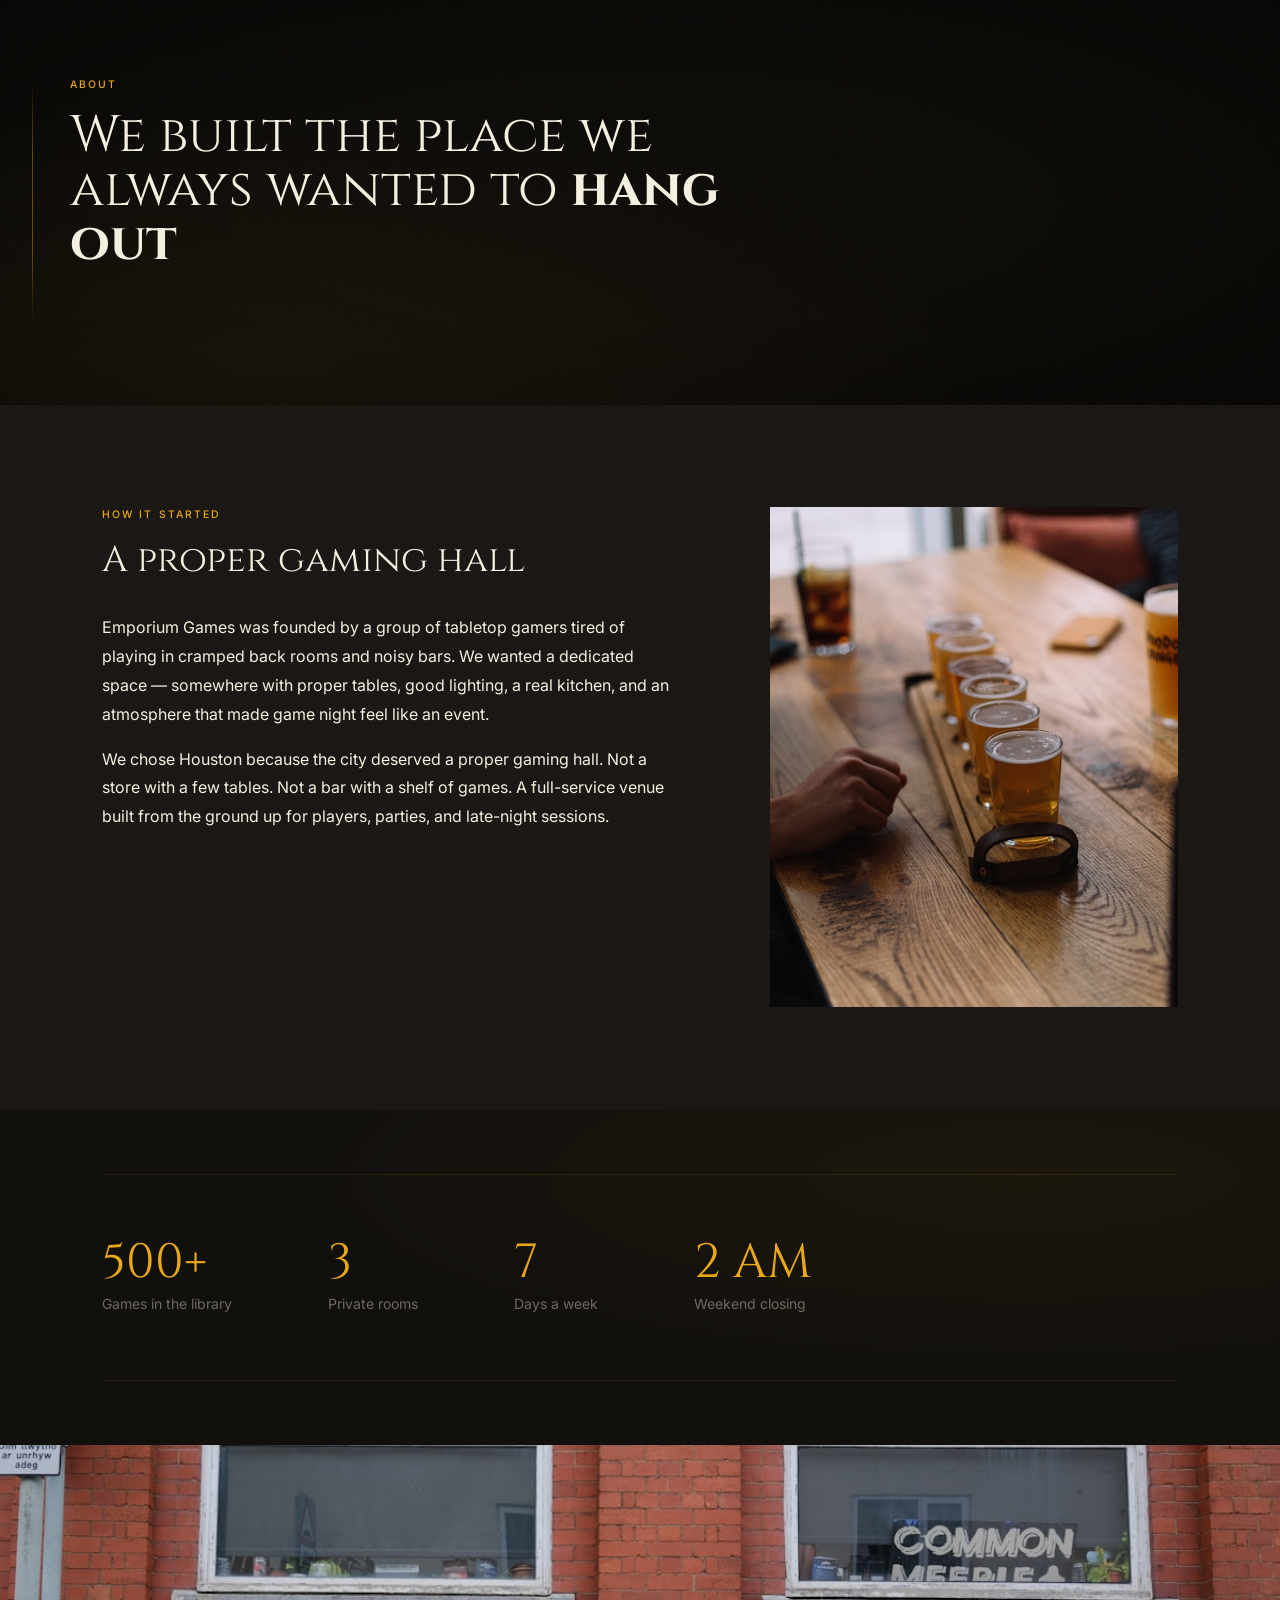
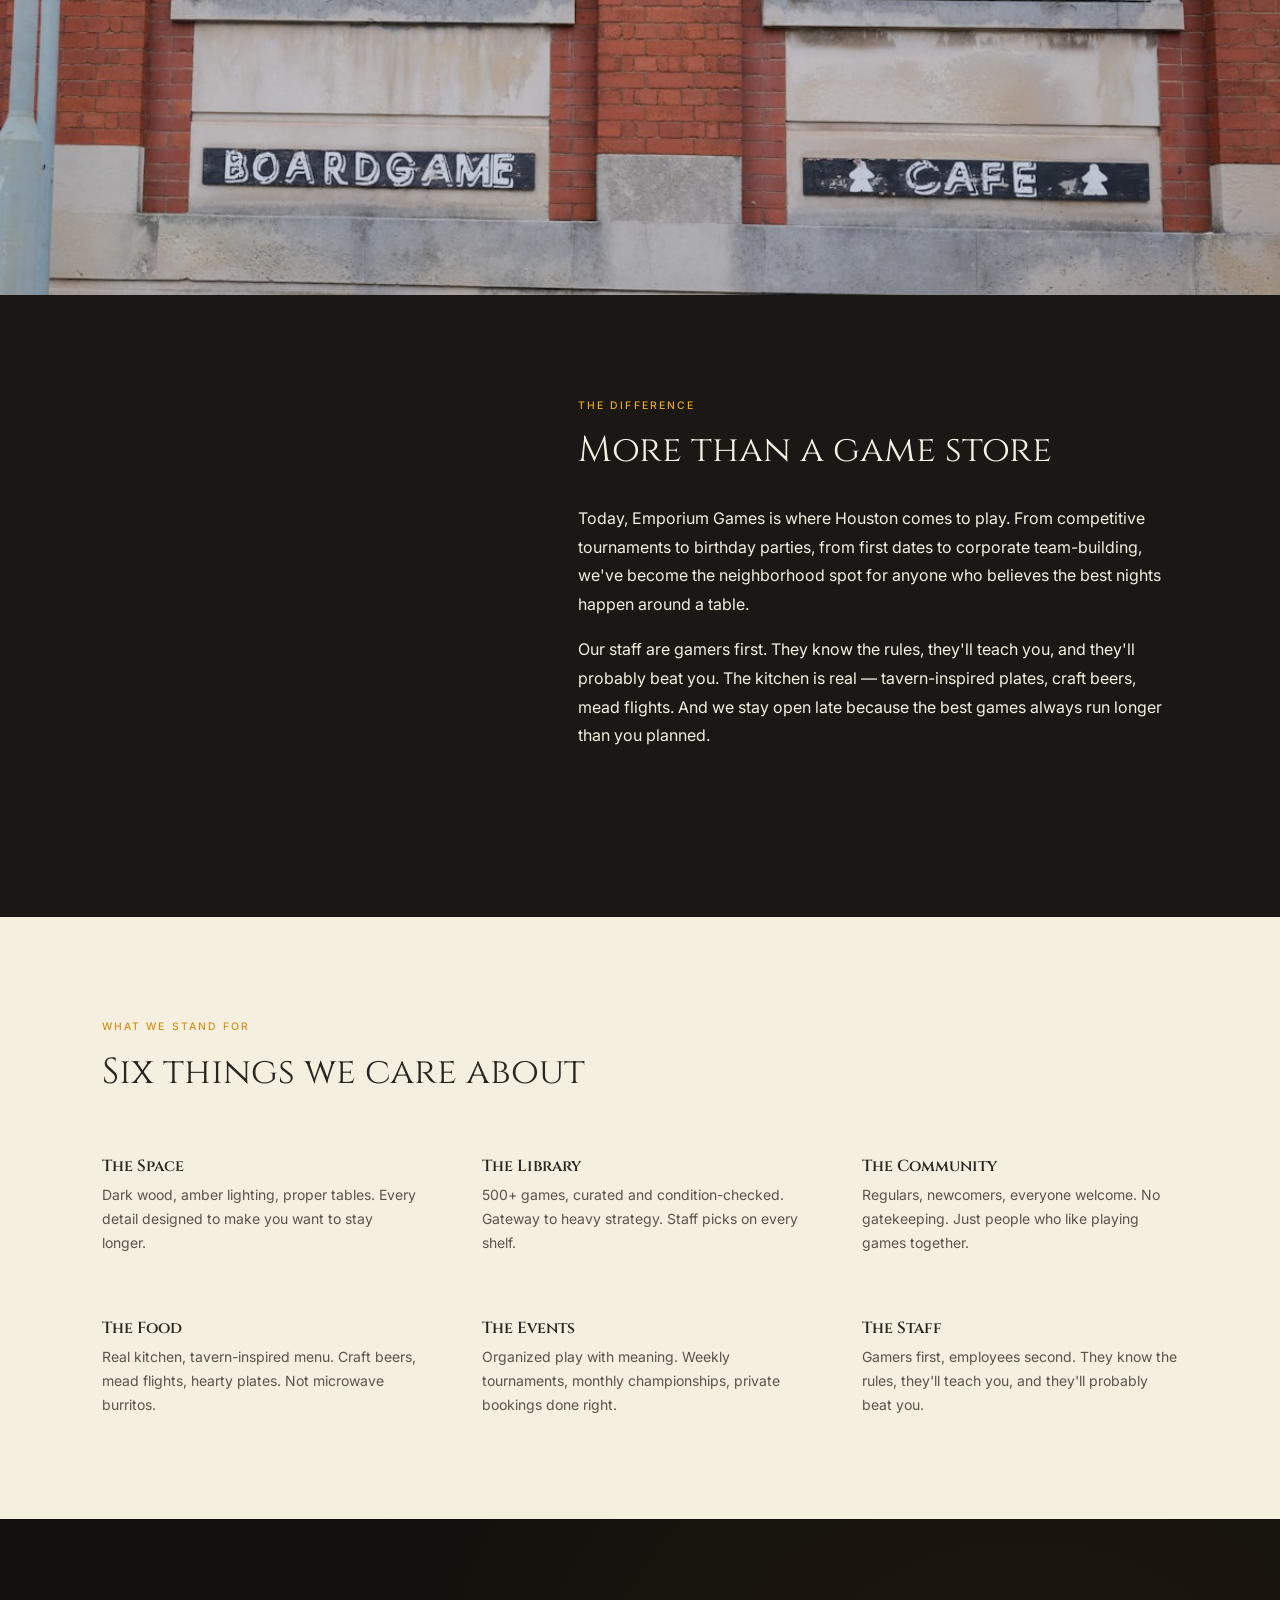
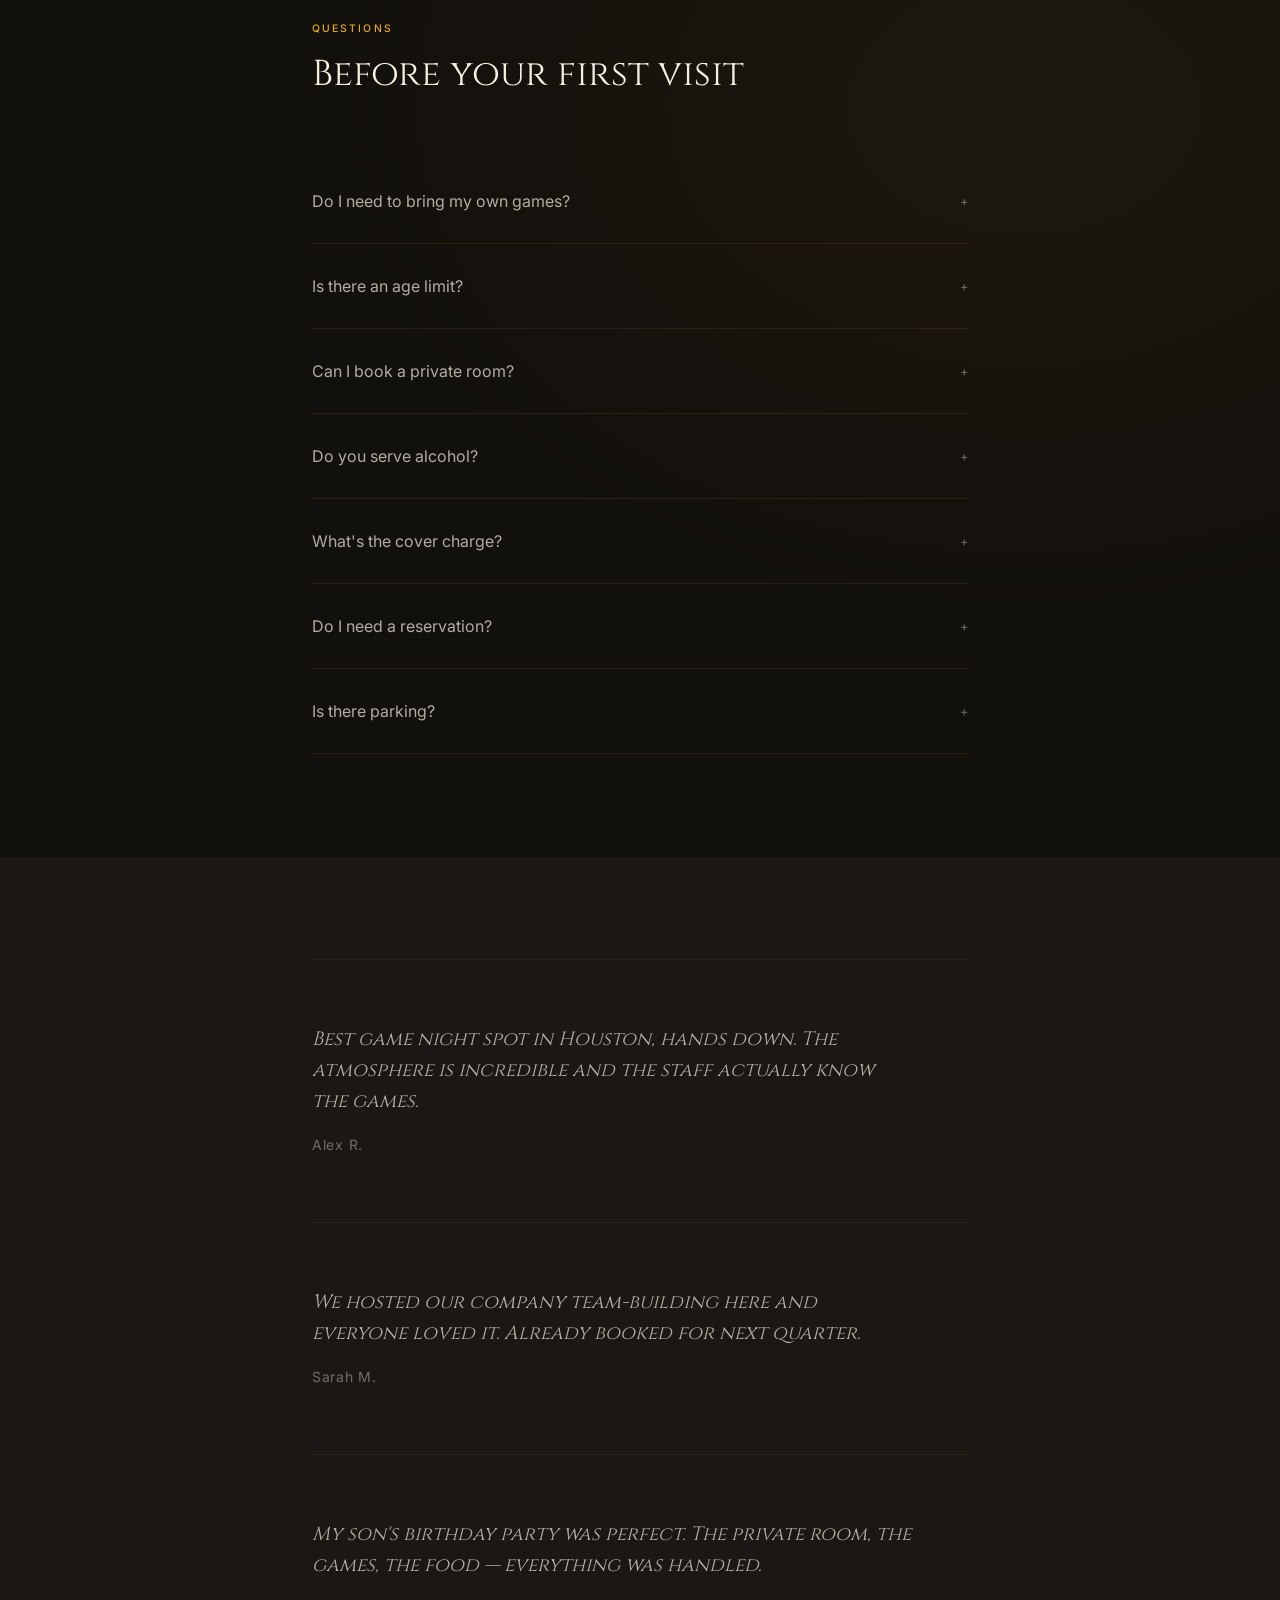
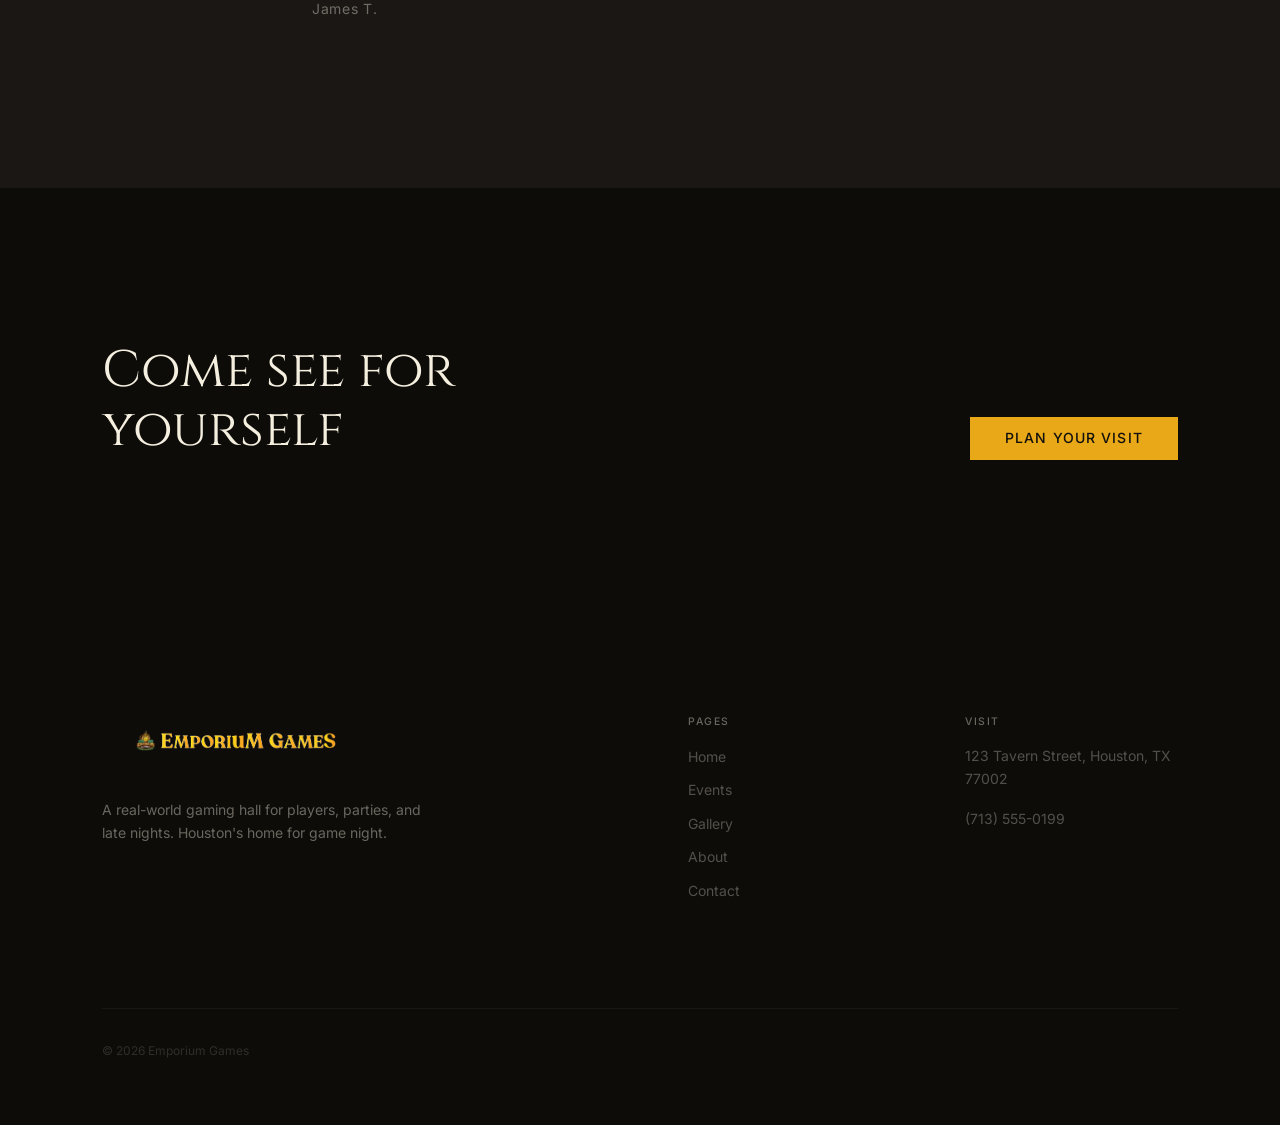
==== about.html @ 7062ef70 "Initial commit: Emporium Games mockup website Multi-page static site for Emporium Games — a Houston " ====
<!DOCTYPE html>
<html lang="en">
<head>
  <meta charset="UTF-8">
  <meta name="viewport" content="width=device-width, initial-scale=1.0">
  <title>About — Emporium Games</title>
  <link rel="preconnect" href="https://fonts.googleapis.com">
  <link rel="preconnect" href="https://fonts.gstatic.com" crossorigin>
  <link href="https://fonts.googleapis.com/css2?family=Cinzel:wght@400;600;700&family=Inter:wght@300;400;500;600&display=swap" rel="stylesheet">
  <link rel="stylesheet" href="css/variables.css">
  <link rel="stylesheet" href="css/base.css">
  <link rel="stylesheet" href="css/components.css">
  <link rel="stylesheet" href="css/layout.css">
  <link rel="stylesheet" href="css/pages.css">
</head>
<body>

  <nav class="nav" id="nav">
    <div class="container nav-inner">
      <a href="index.html" class="nav-logo"><img src="assets/logo-nav.png" alt="Emporium Games"></a>
      <ul class="nav-links">
        <li><a href="index.html">Home</a></li>
        <li><a href="events.html">Events</a></li>
        <li><a href="gallery.html">Gallery</a></li>
        <li><a href="about.html" class="active">About</a></li>
        <li><a href="contact.html">Contact</a></li>
      </ul>
      <a href="contact.html" class="btn btn-primary nav-cta">Book an Event</a>
      <button class="nav-toggle" aria-label="Menu"><span></span><span></span><span></span></button>
    </div>
  </nav>

  <section class="hero hero-short">
    <div class="hero-content">
      <span class="eyebrow">About</span>
      <h1>We built the place we<br>always wanted to <strong>hang out</strong></h1>
    </div>
  </section>

  <!-- Story — narrative flow, not cards -->
  <section class="section-md bg-dark">
    <div class="container">
      <div class="split-wide">
        <div class="narrative-block">
          <span class="eyebrow">How It Started</span>
          <h2>A proper gaming hall</h2>
          <p>Emporium Games was founded by a group of tabletop gamers tired of playing in cramped back rooms and noisy bars. We wanted a dedicated space — somewhere with proper tables, good lighting, a real kitchen, and an atmosphere that made game night feel like an event.</p>
          <p>We chose Houston because the city deserved a proper gaming hall. Not a store with a few tables. Not a bar with a shelf of games. A full-service venue built from the ground up for players, parties, and late-night sessions.</p>
        </div>
        <div class="photo-container" style="min-height: 500px;">
          <img src="assets/photos/community-night.jpg" alt="The Emporium team" class="photo-img">
        </div>
      </div>
    </div>
  </section>

  <!-- Stats — not cards, just numbers -->
  <section class="section-sm bg-gradient-subtle">
    <div class="container">
      <div class="stat-row">
        <div class="stat-item">
          <span class="stat-number">500+</span>
          <span class="stat-label">Games in the library</span>
        </div>
        <div class="stat-item">
          <span class="stat-number">3</span>
          <span class="stat-label">Private rooms</span>
        </div>
        <div class="stat-item">
          <span class="stat-number">7</span>
          <span class="stat-label">Days a week</span>
        </div>
        <div class="stat-item">
          <span class="stat-number">2 AM</span>
          <span class="stat-label">Weekend closing</span>
        </div>
      </div>
    </div>
  </section>

  <!-- Full-width image break -->
  <div class="photo-container" style="min-height: 50vh;">
    <img src="assets/photos/main-hall.jpg" alt="Game night in full swing" class="photo-img">
  </div>

  <!-- Second narrative block -->
  <section class="section-md bg-dark">
    <div class="container">
      <div class="narrative-block" style="margin-left: auto;">
        <span class="eyebrow">The Difference</span>
        <h2>More than a game store</h2>
        <p>Today, Emporium Games is where Houston comes to play. From competitive tournaments to birthday parties, from first dates to corporate team-building, we've become the neighborhood spot for anyone who believes the best nights happen around a table.</p>
        <p>Our staff are gamers first. They know the rules, they'll teach you, and they'll probably beat you. The kitchen is real — tavern-inspired plates, craft beers, mead flights. And we stay open late because the best games always run longer than you planned.</p>
      </div>
    </div>
  </section>

  <!-- What We Stand For — warm cream section -->
  <section class="section-md bg-parchment section-light">
    <div class="container">
      <span class="eyebrow">What We Stand For</span>
      <h2 style="margin-bottom: var(--space-lg);">Six things we care about</h2>
      <div class="values-grid">
        <div class="value-item">
          <h3>The Space</h3>
          <p>Dark wood, amber lighting, proper tables. Every detail designed to make you want to stay longer.</p>
        </div>
        <div class="value-item">
          <h3>The Library</h3>
          <p>500+ games, curated and condition-checked. Gateway to heavy strategy. Staff picks on every shelf.</p>
        </div>
        <div class="value-item">
          <h3>The Community</h3>
          <p>Regulars, newcomers, everyone welcome. No gatekeeping. Just people who like playing games together.</p>
        </div>
        <div class="value-item">
          <h3>The Food</h3>
          <p>Real kitchen, tavern-inspired menu. Craft beers, mead flights, hearty plates. Not microwave burritos.</p>
        </div>
        <div class="value-item">
          <h3>The Events</h3>
          <p>Organized play with meaning. Weekly tournaments, monthly championships, private bookings done right.</p>
        </div>
        <div class="value-item">
          <h3>The Staff</h3>
          <p>Gamers first, employees second. They know the rules, they'll teach you, and they'll probably beat you.</p>
        </div>
      </div>
    </div>
  </section>

  <!-- FAQ -->
  <section class="section-md bg-gradient-subtle">
    <div class="container-narrow">
      <span class="eyebrow">Questions</span>
      <h2 style="margin-bottom: var(--space-lg);">Before your first visit</h2>

      <div class="faq-item">
        <button class="faq-question">Do I need to bring my own games? <span class="faq-chevron">+</span></button>
        <div class="faq-answer"><div class="faq-answer-inner">No. We have over 500 games in our library, all included with your $5 cover. Our staff can recommend games based on your group size and experience. You're welcome to bring your own if you prefer.</div></div>
      </div>
      <div class="faq-item">
        <button class="faq-question">Is there an age limit? <span class="faq-chevron">+</span></button>
        <div class="faq-answer"><div class="faq-answer-inner">All ages welcome until 9 PM. After 9 PM, 18+ on weeknights and 21+ on Friday and Saturday. Private events can set their own requirements.</div></div>
      </div>
      <div class="faq-item">
        <button class="faq-question">Can I book a private room? <span class="faq-chevron">+</span></button>
        <div class="faq-answer"><div class="faq-answer-inner">Yes. Three rooms: The War Room (up to 8), The Guild Hall (up to 16), and The Arena (up to 30). Each includes a curated game selection, dedicated server, and optional catering.</div></div>
      </div>
      <div class="faq-item">
        <button class="faq-question">Do you serve alcohol? <span class="faq-chevron">+</span></button>
        <div class="faq-answer"><div class="faq-answer-inner">Full bar. Craft beers on tap, mead flights, cocktails, wine. Plus a full food menu, coffee, and non-alcoholic options.</div></div>
      </div>
      <div class="faq-item">
        <button class="faq-question">What's the cover charge? <span class="faq-chevron">+</span></button>
        <div class="faq-answer"><div class="faq-answer-inner">$5 per person for open play — unlimited access to the entire library for the night. Tournament entry and private events have separate pricing.</div></div>
      </div>
      <div class="faq-item">
        <button class="faq-question">Do I need a reservation? <span class="faq-chevron">+</span></button>
        <div class="faq-answer"><div class="faq-answer-inner">Walk-ins always welcome. For groups of 6 or more, call ahead so we can have a table ready.</div></div>
      </div>
      <div class="faq-item">
        <button class="faq-question">Is there parking? <span class="faq-chevron">+</span></button>
        <div class="faq-answer"><div class="faq-answer-inner">Free parking lot behind the building, 40 spaces. Street parking available on surrounding blocks. Arrive early on event nights.</div></div>
      </div>
    </div>
  </section>

  <!-- Testimonials — minimal, not cards -->
  <section class="section-md bg-dark">
    <div class="container-narrow">
      <div class="testimonial">
        <blockquote>Best game night spot in Houston, hands down. The atmosphere is incredible and the staff actually know the games.</blockquote>
        <cite>Alex R.</cite>
      </div>
      <div class="testimonial">
        <blockquote>We hosted our company team-building here and everyone loved it. Already booked for next quarter.</blockquote>
        <cite>Sarah M.</cite>
      </div>
      <div class="testimonial">
        <blockquote>My son's birthday party was perfect. The private room, the games, the food — everything was handled.</blockquote>
        <cite>James T.</cite>
      </div>
    </div>
  </section>

  <section class="cta-section bg-deep">
    <div class="container">
      <h2>Come see for<br>yourself</h2>
      <a href="contact.html" class="btn btn-primary">Plan Your Visit</a>
    </div>
  </section>

  <footer class="footer">
    <div class="container">
      <div class="footer-grid">
        <div class="footer-brand">
          <img src="assets/logo-nav.png" alt="Emporium Games">
          <p>A real-world gaming hall for players, parties, and late nights. Houston's home for game night.</p>
        </div>
        <div class="footer-links">
          <div class="footer-col">
            <h4>Pages</h4>
            <ul>
              <li><a href="index.html">Home</a></li>
              <li><a href="events.html">Events</a></li>
              <li><a href="gallery.html">Gallery</a></li>
              <li><a href="about.html">About</a></li>
              <li><a href="contact.html">Contact</a></li>
            </ul>
          </div>
          <div class="footer-col">
            <h4>Visit</h4>
            <p>123 Tavern Street, Houston, TX 77002</p>
            <p>(713) 555-0199</p>
          </div>
        </div>
      </div>
      <div class="footer-bottom"><p>&copy; 2026 Emporium Games</p></div>
    </div>
  </footer>
  <script src="js/main.js"></script>
</body>
</html>
---- css/variables.css ----
:root {
  /* Backgrounds — warmer darks, not pitch black */
  --charcoal: #1A1714;
  --warm-black: #12100D;
  --deep-brown: #0E0C09;

  /* Brand golds — matched to actual sign: bright, warm, saturated */
  --sign-gold: #E8A817;
  --sign-amber: #D4911A;
  --warm-yellow: #F2C94C;
  --light-gold: #F5D76E;

  /* Nature — from the goblet logo banner */
  --forest-green: #2D6B3F;
  --deep-green: #1B4D2E;

  /* Warm neutrals — cream/parchment for lighter sections */
  --parchment: #F5EFE0;
  --cream: #FAF7F0;
  --warm-tan: #E8DFD0;
  --soft-brown: #C4B49A;

  /* Bronze/wood tones */
  --bronze: #8C6239;
  --warm-brown: #6B4E35;

  /* Derived */
  --gold-glow: rgba(232, 168, 23, 0.15);
  --gold-border: rgba(232, 168, 23, 0.2);
  --gold-border-strong: rgba(232, 168, 23, 0.4);

  /* Text on dark backgrounds */
  --text-on-dark: var(--parchment);
  --text-on-dark-secondary: rgba(245, 239, 224, 0.7);
  --text-on-dark-muted: rgba(245, 239, 224, 0.4);

  /* Text on light backgrounds */
  --text-on-light: #2A2520;
  --text-on-light-secondary: #5C524A;
  --text-on-light-muted: #8A7F74;

  /* Typography */
  --font-display: 'Cinzel', serif;
  --font-body: 'Inter', sans-serif;
  --fs-hero: clamp(3rem, 7vw, 6rem);
  --fs-h1: clamp(2rem, 4vw, 3.5rem);
  --fs-h2: clamp(1.5rem, 3vw, 2.25rem);
  --fs-h3: clamp(1.1rem, 1.5vw, 1.3rem);
  --fs-body: 1rem;
  --fs-small: 0.875rem;
  --fs-eyebrow: 0.65rem;

  /* Spacing */
  --space-xs: 0.5rem;
  --space-sm: 1rem;
  --space-md: 2rem;
  --space-lg: 4rem;
  --space-xl: 6rem;
  --space-2xl: 10rem;
  --section-pad-sm: clamp(3rem, 5vw, 5rem);
  --section-pad-md: clamp(5rem, 8vw, 8rem);
  --section-pad-lg: clamp(7rem, 12vw, 12rem);

  /* Layout */
  --max-width: 1140px;
  --max-width-narrow: 720px;
  --nav-height: 72px;
  --border-radius: 2px;
  --transition: 0.3s ease;
  --transition-slow: 0.6s ease;

  /* Noise texture */
  --noise: url("data:image/svg+xml,%3Csvg viewBox='0 0 256 256' xmlns='http://www.w3.org/2000/svg'%3E%3Cfilter id='n'%3E%3CfeTurbulence type='fractalNoise' baseFrequency='0.9' numOctaves='4' stitchTiles='stitch'/%3E%3C/filter%3E%3Crect width='100%25' height='100%25' filter='url(%23n)' opacity='0.04'/%3E%3C/svg%3E");
}
---- css/base.css ----
/* Reset */
*, *::before, *::after {
  box-sizing: border-box;
  margin: 0;
  padding: 0;
}

html {
  scroll-behavior: smooth;
  -webkit-font-smoothing: antialiased;
  -moz-osx-font-smoothing: grayscale;
}

body {
  background: var(--warm-black);
  color: var(--text-on-dark);
  font-family: var(--font-body);
  font-size: var(--fs-body);
  line-height: 1.6;
  overflow-x: hidden;
  position: relative;
}

/* Subtle noise overlay */
body::after {
  content: '';
  position: fixed;
  inset: 0;
  background: var(--noise);
  pointer-events: none;
  z-index: 9999;
  opacity: 0.3;
  mix-blend-mode: overlay;
}

/* Typography */
h1, h2, h3, h4, h5, h6 {
  font-family: var(--font-display);
  font-weight: 400;
  line-height: 1.15;
  color: inherit;
}

h1 { font-size: var(--fs-h1); }
h2 { font-size: var(--fs-h2); }
h3 { font-size: var(--fs-h3); }

/* Eyebrow label */
.eyebrow {
  font-family: var(--font-body);
  font-size: var(--fs-eyebrow);
  font-weight: 500;
  letter-spacing: 0.2em;
  text-transform: uppercase;
  color: var(--sign-gold);
  margin-bottom: var(--space-sm);
  display: block;
}

/* Light section eyebrows stay gold */
.section-light .eyebrow {
  color: var(--sign-amber);
}

p {
  margin-bottom: 1rem;
  line-height: 1.7;
}

p:last-child {
  margin-bottom: 0;
}

a {
  color: var(--sign-gold);
  text-decoration: none;
  transition: color var(--transition);
}

a:hover {
  color: var(--warm-yellow);
}

ul, ol {
  list-style: none;
}

img {
  max-width: 100%;
  display: block;
}

/* Utility */
.container {
  max-width: var(--max-width);
  margin-inline: auto;
  padding-inline: var(--space-md);
}

.container-narrow {
  max-width: var(--max-width-narrow);
  margin-inline: auto;
  padding-inline: var(--space-md);
}

.text-gold {
  color: var(--sign-gold);
}

/* Selection */
::selection {
  background: var(--sign-gold);
  color: var(--warm-black);
}

/* Scrollbar */
::-webkit-scrollbar {
  width: 6px;
}

::-webkit-scrollbar-track {
  background: var(--warm-black);
}

::-webkit-scrollbar-thumb {
  background: rgba(140, 98, 57, 0.5);
  border-radius: 3px;
}

::-webkit-scrollbar-thumb:hover {
  background: var(--sign-gold);
}

/* Subtle animation — used sparingly */
.reveal {
  opacity: 0;
  transform: translateY(12px);
  transition: opacity 0.8s ease, transform 0.8s ease;
}

.reveal.visible {
  opacity: 1;
  transform: translateY(0);
}

/* Light section defaults */
.section-light {
  color: var(--text-on-light);
}

.section-light p {
  color: var(--text-on-light-secondary);
}

.section-light a {
  color: var(--sign-amber);
}

.section-light a:hover {
  color: var(--warm-brown);
}
---- css/components.css ----
/* ═══════════════════════════════════════
   BUTTONS
   ═══════════════════════════════════════ */

.btn {
  display: inline-block;
  font-family: var(--font-body);
  font-size: var(--fs-small);
  font-weight: 500;
  letter-spacing: 0.08em;
  text-transform: uppercase;
  padding: 0.9rem 2.2rem;
  border-radius: 0;
  cursor: pointer;
  transition: all var(--transition);
  text-align: center;
  border: none;
  line-height: 1;
}

.btn-primary {
  background: var(--sign-gold);
  color: var(--warm-black);
}

.btn-primary:hover {
  background: var(--warm-yellow);
  color: var(--warm-black);
}

.btn-outline {
  background: transparent;
  border: 1px solid var(--gold-border-strong);
  color: var(--parchment);
}

.btn-outline:hover {
  border-color: var(--sign-gold);
  color: var(--sign-gold);
}

/* On light backgrounds */
.section-light .btn-primary {
  background: var(--charcoal);
  color: var(--parchment);
}

.section-light .btn-primary:hover {
  background: var(--warm-brown);
}

.section-light .btn-outline {
  border-color: var(--charcoal);
  color: var(--charcoal);
}

.btn-text {
  background: none;
  border: none;
  color: var(--sign-gold);
  padding: 0;
  font-family: var(--font-body);
  font-size: var(--fs-small);
  font-weight: 500;
  letter-spacing: 0.08em;
  text-transform: uppercase;
  cursor: pointer;
  transition: color var(--transition);
}

.btn-text::after {
  content: ' \2192';
}

.btn-text:hover {
  color: var(--warm-yellow);
}

/* ═══════════════════════════════════════
   NAVIGATION — reveals on scroll, with real logo
   ═══════════════════════════════════════ */

.nav {
  position: fixed;
  top: 0;
  left: 0;
  right: 0;
  z-index: 1000;
  height: var(--nav-height);
  background: transparent;
  transition: all 0.4s ease;
  transform: translateY(-100%);
  opacity: 0;
}

.nav-visible {
  transform: translateY(0);
  opacity: 1;
  background: rgba(18, 16, 13, 0.94);
  backdrop-filter: blur(12px);
  -webkit-backdrop-filter: blur(12px);
  border-bottom: 1px solid rgba(232, 168, 23, 0.08);
}

.nav-inner {
  display: flex;
  align-items: center;
  justify-content: space-between;
  height: 100%;
}

.nav-logo {
  text-decoration: none;
  line-height: 1;
  display: flex;
  align-items: center;
}

.nav-logo img {
  height: 40px;
  width: auto;
}

.nav-links {
  display: flex;
  align-items: center;
  gap: var(--space-lg);
}

.nav-links a {
  font-family: var(--font-body);
  font-size: 0.75rem;
  font-weight: 400;
  letter-spacing: 0.1em;
  text-transform: uppercase;
  color: var(--text-on-dark-muted);
  transition: color var(--transition);
}

.nav-links a:hover,
.nav-links a.active {
  color: var(--parchment);
}

.nav-cta {
  padding: 0.55rem 1.3rem;
  font-size: 0.65rem;
  letter-spacing: 0.1em;
}

.nav-toggle {
  display: none;
  flex-direction: column;
  gap: 5px;
  background: none;
  border: none;
  cursor: pointer;
  padding: 0.5rem;
}

.nav-toggle span {
  display: block;
  width: 22px;
  height: 1.5px;
  background: var(--parchment);
  transition: all var(--transition);
}

.nav-open .nav-toggle span:nth-child(1) {
  transform: rotate(45deg) translate(4px, 4px);
}
.nav-open .nav-toggle span:nth-child(2) {
  opacity: 0;
}
.nav-open .nav-toggle span:nth-child(3) {
  transform: rotate(-45deg) translate(4px, -4px);
}

/* ═══════════════════════════════════════
   BENTO CARDS — warm palette
   ═══════════════════════════════════════ */

.bento-card {
  padding: var(--space-md) var(--space-md) var(--space-lg);
  border-top: 1px solid var(--gold-border);
  color: var(--text-on-dark);
}

.bento-card h3 {
  font-size: var(--fs-h3);
  font-weight: 600;
  margin-bottom: var(--space-xs);
  letter-spacing: 0.02em;
}

.bento-card p {
  color: var(--text-on-dark-muted);
  font-size: var(--fs-small);
  line-height: 1.6;
  max-width: 340px;
}

.bento-featured {
  background: var(--forest-green);
  border: none;
  padding: var(--space-lg);
  display: flex;
  flex-direction: column;
  justify-content: flex-end;
  min-height: 360px;
  position: relative;
  overflow: hidden;
  color: var(--parchment);
}

.bento-featured::before {
  content: '';
  position: absolute;
  inset: 0;
  background: linear-gradient(180deg, transparent 30%, rgba(0,0,0,0.3) 100%);
  pointer-events: none;
}

.bento-featured > * {
  position: relative;
  z-index: 1;
}

.bento-featured h3 {
  font-size: var(--fs-h2);
  margin-bottom: var(--space-sm);
}

.bento-featured p {
  color: rgba(245, 239, 224, 0.7);
  max-width: 400px;
  font-size: var(--fs-body);
}

/* ═══════════════════════════════════════
   EVENT STRIP — warm accents
   ═══════════════════════════════════════ */

.event-strip-card {
  display: grid;
  grid-template-columns: auto 1fr auto;
  align-items: center;
  gap: var(--space-md);
  padding: var(--space-md) 0;
  border-bottom: 1px solid rgba(232, 168, 23, 0.08);
  transition: border-color var(--transition);
}

.event-strip-card:first-child {
  border-top: 1px solid rgba(232, 168, 23, 0.08);
}

.event-strip-card:hover {
  border-bottom-color: var(--gold-border);
}

.event-strip-date {
  font-family: var(--font-display);
  font-size: 0.65rem;
  letter-spacing: 0.15em;
  text-transform: uppercase;
  color: var(--sign-gold);
  min-width: 100px;
}

.event-strip-info h3 {
  font-size: 1rem;
  font-weight: 600;
  letter-spacing: 0.02em;
  margin-bottom: 0.15rem;
}

.event-strip-info p {
  color: var(--text-on-dark-muted);
  font-size: var(--fs-small);
  margin: 0;
}

/* ═══════════════════════════════════════
   PLACEHOLDER IMAGES — warmer
   ═══════════════════════════════════════ */

.placeholder-img {
  background: var(--charcoal);
  display: flex;
  align-items: center;
  justify-content: center;
  color: var(--text-on-dark-muted);
  font-family: var(--font-body);
  font-size: 0.7rem;
  letter-spacing: 0.1em;
  text-transform: uppercase;
  min-height: 300px;
  position: relative;
  overflow: hidden;
}

.placeholder-img::before {
  content: '';
  position: absolute;
  inset: 0;
  background:
    radial-gradient(ellipse at 30% 50%, rgba(232, 168, 23, 0.06) 0%, transparent 60%),
    linear-gradient(180deg, rgba(0,0,0,0.15) 0%, transparent 30%, transparent 70%, rgba(0,0,0,0.2) 100%);
  pointer-events: none;
}

.placeholder-img span {
  position: relative;
  z-index: 1;
  padding: var(--space-sm);
  text-align: center;
  opacity: 0.4;
}

/* Real images replacing placeholders */
.photo-img {
  width: 100%;
  height: 100%;
  min-height: 300px;
  object-fit: cover;
  display: block;
}

.photo-container {
  position: relative;
  overflow: hidden;
  min-height: 300px;
}

.photo-container img {
  width: 100%;
  height: 100%;
  object-fit: cover;
  position: absolute;
  inset: 0;
}

/* Overlay for text-on-image sections */
.photo-container.photo-darken::after {
  content: '';
  position: absolute;
  inset: 0;
  background: rgba(18, 16, 13, 0.3);
  pointer-events: none;
}

/* ═══════════════════════════════════════
   FAQ ACCORDION
   ═══════════════════════════════════════ */

.faq-item {
  border-bottom: 1px solid rgba(232, 168, 23, 0.1);
  transition: border-color var(--transition);
}

.faq-item.active {
  border-bottom-color: var(--gold-border);
}

.faq-question {
  width: 100%;
  background: transparent;
  border: none;
  padding: var(--space-md) 0;
  display: flex;
  align-items: center;
  justify-content: space-between;
  cursor: pointer;
  font-family: var(--font-body);
  font-size: var(--fs-body);
  font-weight: 400;
  color: var(--text-on-dark-secondary);
  text-align: left;
  transition: color var(--transition);
}

.faq-question:hover {
  color: var(--parchment);
}

.faq-chevron {
  color: var(--text-on-dark-muted);
  font-size: 0.8rem;
  transition: transform var(--transition);
  flex-shrink: 0;
  margin-left: var(--space-md);
}

.faq-item.active .faq-chevron {
  transform: rotate(180deg);
  color: var(--sign-gold);
}

.faq-answer {
  max-height: 0;
  overflow: hidden;
  transition: max-height 0.4s ease;
}

.faq-answer-inner {
  padding: 0 0 var(--space-md);
  color: var(--text-on-dark-muted);
  line-height: 1.8;
  max-width: 600px;
}

/* ═══════════════════════════════════════
   FOOTER — warm
   ═══════════════════════════════════════ */

.footer {
  background: var(--deep-brown);
  padding: var(--section-pad-md) 0 var(--space-lg);
  color: var(--text-on-dark);
}

.footer-grid {
  display: grid;
  grid-template-columns: 1fr 1fr;
  gap: var(--space-xl);
  margin-bottom: var(--space-xl);
}

.footer-brand img {
  height: 50px;
  width: auto;
  margin-bottom: var(--space-md);
}

.footer-brand p {
  color: var(--text-on-dark-muted);
  font-size: var(--fs-small);
  max-width: 320px;
  line-height: 1.7;
}

.footer-links {
  display: grid;
  grid-template-columns: 1fr 1fr;
  gap: var(--space-lg);
}

.footer-col h4 {
  font-family: var(--font-body);
  font-size: var(--fs-eyebrow);
  font-weight: 500;
  letter-spacing: 0.15em;
  text-transform: uppercase;
  margin-bottom: var(--space-sm);
  color: var(--text-on-dark-muted);
}

.footer-col ul li {
  margin-bottom: var(--space-xs);
}

.footer-col ul a,
.footer-col p {
  color: rgba(245, 239, 224, 0.3);
  font-size: var(--fs-small);
  transition: color var(--transition);
}

.footer-col ul a:hover {
  color: var(--parchment);
}

.footer-bottom {
  border-top: 1px solid rgba(255,255,255,0.05);
  padding-top: var(--space-md);
}

.footer-bottom p {
  color: rgba(245, 239, 224, 0.15);
  font-size: 0.75rem;
}

/* ═══════════════════════════════════════
   FORM STYLES
   ═══════════════════════════════════════ */

.form-group {
  margin-bottom: var(--space-md);
}

.form-group label {
  display: block;
  font-family: var(--font-body);
  font-size: var(--fs-eyebrow);
  font-weight: 500;
  letter-spacing: 0.1em;
  text-transform: uppercase;
  color: var(--text-on-dark-muted);
  margin-bottom: var(--space-xs);
}

.form-group input,
.form-group textarea,
.form-group select {
  width: 100%;
  padding: 0.875rem 0;
  background: transparent;
  border: none;
  border-bottom: 1px solid var(--gold-border);
  color: var(--text-on-dark);
  font-family: var(--font-body);
  font-size: var(--fs-body);
  transition: border-color var(--transition);
  outline: none;
  border-radius: 0;
}

.form-group input:focus,
.form-group textarea:focus,
.form-group select:focus {
  border-bottom-color: var(--sign-gold);
}

.form-group textarea {
  min-height: 120px;
  resize: vertical;
  border: 1px solid var(--gold-border);
  padding: var(--space-sm);
  margin-top: var(--space-xs);
}

.form-group select {
  appearance: none;
  background-image: url("data:image/svg+xml,%3Csvg xmlns='http://www.w3.org/2000/svg' width='10' height='6' viewBox='0 0 10 6'%3E%3Cpath d='M5 6L0 0h10z' fill='%23E8A817' opacity='0.5'/%3E%3C/svg%3E");
  background-repeat: no-repeat;
  background-position: right 0 center;
  padding-right: 1.5rem;
}

.form-group select option {
  background: var(--warm-black);
  color: var(--text-on-dark);
}

/* ═══════════════════════════════════════
   TESTIMONIALS
   ═══════════════════════════════════════ */

.testimonial {
  padding: var(--space-lg) 0;
  border-top: 1px solid rgba(232, 168, 23, 0.08);
}

.testimonial blockquote {
  font-family: var(--font-display);
  font-size: var(--fs-h3);
  font-style: italic;
  font-weight: 400;
  color: var(--text-on-dark-secondary);
  line-height: 1.6;
  max-width: 600px;
  margin-bottom: var(--space-sm);
}

.testimonial cite {
  font-style: normal;
  font-family: var(--font-body);
  font-size: var(--fs-small);
  color: var(--text-on-dark-muted);
  letter-spacing: 0.05em;
}
---- css/layout.css ----
/* ═══════════════════════════════════════
   SECTIONS — varied rhythm
   ═══════════════════════════════════════ */

.section-sm { padding-block: var(--section-pad-sm); }
.section-md { padding-block: var(--section-pad-md); }
.section-lg { padding-block: var(--section-pad-lg); }

/* Background variations — warm darks, not pitch black */
.bg-warm-black {
  background: var(--warm-black);
}

.bg-dark {
  background: var(--charcoal);
}

.bg-deep {
  background: var(--deep-brown);
}

/* Light backgrounds — cream/parchment for contrast sections */
.bg-cream {
  background: var(--cream);
}

.bg-parchment {
  background: var(--parchment);
}

.bg-gradient-warm {
  background:
    radial-gradient(ellipse at 20% 80%, rgba(45, 107, 63, 0.12) 0%, transparent 50%),
    linear-gradient(180deg, var(--warm-black) 0%, var(--charcoal) 100%);
}

.bg-gradient-subtle {
  background:
    radial-gradient(ellipse at 80% 20%, rgba(232, 168, 23, 0.05) 0%, transparent 50%),
    var(--warm-black);
}

/* ═══════════════════════════════════════
   HERO — cinematic, left-aligned
   ═══════════════════════════════════════ */

.hero {
  min-height: 100vh;
  display: flex;
  align-items: flex-end;
  padding: 0 var(--space-md) var(--space-2xl);
  position: relative;
  background: var(--deep-brown);
  overflow: hidden;
}

/* Vignette + atmospheric light */
.hero::before {
  content: '';
  position: absolute;
  inset: 0;
  background:
    radial-gradient(ellipse at 20% 90%, rgba(212, 175, 55, 0.06) 0%, transparent 50%),
    radial-gradient(ellipse at 50% 50%, transparent 40%, rgba(0,0,0,0.4) 100%);
  pointer-events: none;
}

/* Vertical gold accent line */
.hero::after {
  content: '';
  position: absolute;
  left: var(--space-md);
  top: 20%;
  bottom: 20%;
  width: 1px;
  background: linear-gradient(180deg, transparent, var(--gold-border-strong) 30%, var(--gold-border-strong) 70%, transparent);
  pointer-events: none;
}

.hero-content {
  position: relative;
  z-index: 1;
  max-width: var(--max-width);
  margin-inline: auto;
  width: 100%;
  padding-left: var(--space-lg);
}

.hero h1 {
  font-size: var(--fs-hero);
  font-weight: 400;
  line-height: 1.05;
  margin-bottom: var(--space-md);
  max-width: 700px;
}

.hero h1 strong {
  font-weight: 700;
}

.hero .subtitle {
  font-size: 1rem;
  color: var(--text-muted);
  margin-bottom: var(--space-lg);
  max-width: 420px;
  line-height: 1.7;
}

/* Short hero for inner pages */
.hero-short {
  min-height: 45vh;
  align-items: flex-end;
  padding-bottom: var(--section-pad-md);
}

.hero-short .hero-content {
  padding-left: 0;
}

.hero-short h1 {
  font-size: var(--fs-h1);
}

/* ═══════════════════════════════════════
   BENTO GRID — asymmetric
   ═══════════════════════════════════════ */

.bento-grid {
  display: grid;
  grid-template-columns: 1fr 1fr 1fr;
  grid-template-rows: auto auto;
  gap: 1px;
  background: rgba(212, 175, 55, 0.06);
}

.bento-grid .bento-featured {
  grid-row: 1 / 3;
}

/* ═══════════════════════════════════════
   SPLIT — asymmetric columns
   ═══════════════════════════════════════ */

.split-wide {
  display: grid;
  grid-template-columns: 1.4fr 1fr;
  gap: var(--space-xl);
  align-items: start;
}

.split-narrow {
  display: grid;
  grid-template-columns: 1fr 1.4fr;
  gap: var(--space-xl);
  align-items: start;
}

/* ═══════════════════════════════════════
   OVERLAY PANEL — text on image
   ═══════════════════════════════════════ */

.overlay-section {
  position: relative;
  min-height: 70vh;
  display: flex;
  align-items: center;
  overflow: hidden;
}

.overlay-bg {
  position: absolute;
  inset: 0;
}

.overlay-bg .placeholder-img {
  position: absolute;
  inset: 0;
  min-height: 100%;
}

.overlay-bg::after {
  content: '';
  position: absolute;
  inset: 0;
  background: linear-gradient(90deg, rgba(18,16,13,0.95) 0%, rgba(18,16,13,0.7) 40%, transparent 70%);
  pointer-events: none;
}

.overlay-content {
  position: relative;
  z-index: 1;
  padding: var(--section-pad-md) var(--space-md);
  max-width: var(--max-width);
  margin-inline: auto;
  width: 100%;
}

.overlay-content .info-block {
  max-width: 480px;
}

.info-block h2 {
  margin-bottom: var(--space-md);
}

/* ═══════════════════════════════════════
   CTA — minimal, type-driven
   ═══════════════════════════════════════ */

.cta-section {
  padding: var(--section-pad-lg) var(--space-md);
  text-align: left;
}

.cta-section .container {
  display: flex;
  align-items: flex-end;
  justify-content: space-between;
  gap: var(--space-lg);
}

.cta-section h2 {
  font-size: var(--fs-h1);
  font-weight: 400;
  max-width: 500px;
  line-height: 1.15;
}

/* ═══════════════════════════════════════
   FEATURE LIST
   ═══════════════════════════════════════ */

.feature-list {
  list-style: none;
  padding: 0;
}

.feature-list li {
  padding: var(--space-sm) 0;
  border-bottom: 1px solid rgba(255,255,255,0.04);
  color: var(--text-secondary);
  font-size: var(--fs-small);
}

.feature-list li:last-child {
  border-bottom: none;
}

/* ═══════════════════════════════════════
   RESPONSIVE
   ═══════════════════════════════════════ */

@media (max-width: 1023px) {
  .bento-grid {
    grid-template-columns: 1fr 1fr;
  }

  .bento-grid .bento-featured {
    grid-column: 1 / -1;
    grid-row: auto;
    min-height: 280px;
  }

  .split-wide,
  .split-narrow {
    grid-template-columns: 1fr;
    gap: var(--space-lg);
  }

  .footer-grid {
    grid-template-columns: 1fr;
    gap: var(--space-lg);
  }
}

@media (max-width: 767px) {
  .nav-links,
  .nav-cta {
    display: none;
  }

  .nav-toggle {
    display: flex;
  }

  .nav-open .nav-links {
    display: flex;
    flex-direction: column;
    position: fixed;
    top: var(--nav-height);
    right: 0;
    bottom: 0;
    width: 260px;
    background: rgba(8, 8, 8, 0.98);
    border-left: 1px solid rgba(212, 175, 55, 0.08);
    padding: var(--space-lg) var(--space-md);
    gap: var(--space-md);
    z-index: 999;
  }

  .nav-open .nav-cta {
    display: inline-block;
    position: fixed;
    bottom: var(--space-md);
    right: var(--space-md);
    width: calc(260px - var(--space-lg));
    z-index: 999;
    text-align: center;
  }

  .bento-grid {
    grid-template-columns: 1fr;
  }

  .hero {
    min-height: 85vh;
    padding-bottom: var(--space-xl);
  }

  .hero::after {
    display: none;
  }

  .hero-content {
    padding-left: 0;
  }

  .hero h1 {
    font-size: clamp(2.2rem, 8vw, 3.5rem);
  }

  .hero-short {
    min-height: 40vh;
  }

  .event-strip-card {
    grid-template-columns: 1fr;
    gap: var(--space-xs);
  }

  .event-strip-date {
    min-width: auto;
  }

  .overlay-section {
    min-height: auto;
  }

  .overlay-bg::after {
    background: rgba(18,16,13,0.85);
  }

  .overlay-content .info-block {
    max-width: 100%;
  }

  .cta-section .container {
    flex-direction: column;
    align-items: flex-start;
  }

  .footer-links {
    grid-template-columns: 1fr;
    gap: var(--space-md);
  }
}
---- css/pages.css ----
/* ═══════════════════════════════════════
   HOMEPAGE — Gallery Strip
   ═══════════════════════════════════════ */

.gallery-strip {
  display: grid;
  grid-template-columns: 1fr 1.6fr 1fr 1fr;
  gap: var(--space-xs);
}

.gallery-strip-item {
  overflow: hidden;
}

.gallery-strip-item .placeholder-img {
  transition: transform 0.6s ease;
}

.gallery-strip-item:hover .placeholder-img {
  transform: scale(1.03);
}

@media (max-width: 1023px) {
  .gallery-strip {
    grid-template-columns: 1fr 1fr;
  }
}

@media (max-width: 767px) {
  .gallery-strip {
    grid-template-columns: 1fr;
  }
}

/* ═══════════════════════════════════════
   HOMEPAGE — Menu Preview (Food & Drink)
   ═══════════════════════════════════════ */

.menu-preview {
  margin-top: var(--space-lg);
  display: grid;
  grid-template-columns: 1fr 1fr;
  gap: var(--space-lg);
}

.menu-category h4 {
  font-family: var(--font-display);
  font-size: 0.85rem;
  font-weight: 600;
  letter-spacing: 0.05em;
  color: var(--text-on-light);
  margin-bottom: var(--space-sm);
  padding-bottom: var(--space-xs);
  border-bottom: 1px solid var(--soft-brown);
}

.menu-item {
  display: flex;
  align-items: baseline;
  gap: 0.5rem;
  padding: 0.4rem 0;
  font-size: var(--fs-small);
  color: var(--text-on-light-secondary);
}

.menu-dot {
  flex: 1;
  border-bottom: 1px dotted var(--soft-brown);
  min-width: 20px;
  margin-bottom: 0.25rem;
}

.menu-item span:last-child {
  color: var(--sign-amber);
  font-weight: 500;
  white-space: nowrap;
}

@media (max-width: 767px) {
  .menu-preview {
    grid-template-columns: 1fr;
    gap: var(--space-md);
  }
}

/* ═══════════════════════════════════════
   HOMEPAGE — Testimonial Grid
   ═══════════════════════════════════════ */

.testimonial-grid {
  display: grid;
  grid-template-columns: 1fr 1fr;
  gap: 0;
}

.testimonial-grid .testimonial {
  border-top: 1px solid rgba(232, 168, 23, 0.08);
}

.testimonial-grid .testimonial:first-child {
  grid-row: span 2;
  padding-right: var(--space-lg);
  border-right: 1px solid rgba(232, 168, 23, 0.08);
}

.testimonial-grid .testimonial:first-child blockquote {
  font-size: var(--fs-h2);
}

@media (max-width: 767px) {
  .testimonial-grid {
    grid-template-columns: 1fr;
  }

  .testimonial-grid .testimonial:first-child {
    grid-row: auto;
    padding-right: 0;
    border-right: none;
  }

  .testimonial-grid .testimonial:first-child blockquote {
    font-size: var(--fs-h3);
  }
}

/* ═══════════════════════════════════════
   EVENTS PAGE — timeline feel
   ═══════════════════════════════════════ */

.events-list {
  position: relative;
  padding-left: var(--space-lg);
}

.events-list::before {
  content: '';
  position: absolute;
  left: 0;
  top: 0;
  bottom: 0;
  width: 1px;
  background: linear-gradient(180deg, var(--gold-border), var(--gold-border-strong) 20%, var(--gold-border-strong) 80%, var(--gold-border));
}

.event-timeline-item {
  padding: var(--space-md) 0;
  border-bottom: 1px solid rgba(255,255,255,0.03);
  position: relative;
}

.event-timeline-item::before {
  content: '';
  position: absolute;
  left: calc(-1 * var(--space-lg) - 3px);
  top: calc(var(--space-md) + 0.5rem);
  width: 7px;
  height: 7px;
  background: var(--sign-gold);
  border-radius: 50%;
}

.event-timeline-date {
  font-family: var(--font-body);
  font-size: var(--fs-eyebrow);
  font-weight: 500;
  letter-spacing: 0.15em;
  text-transform: uppercase;
  color: var(--sign-gold);
  margin-bottom: var(--space-xs);
}

.event-timeline-item h3 {
  font-size: 1.1rem;
  font-weight: 600;
  letter-spacing: 0.02em;
  margin-bottom: 0.25rem;
}

.event-timeline-item .event-meta {
  color: var(--text-on-dark-muted);
  font-size: var(--fs-small);
}

/* Events page — booking section */
.booking-features {
  display: grid;
  grid-template-columns: repeat(3, 1fr);
  gap: var(--space-md);
  margin-top: var(--space-lg);
}

.booking-feature h4 {
  font-family: var(--font-display);
  font-size: 1rem;
  font-weight: 600;
  margin-bottom: var(--space-xs);
}

.booking-feature p {
  font-size: var(--fs-small);
  color: var(--text-on-light-secondary);
}

@media (max-width: 767px) {
  .booking-features {
    grid-template-columns: 1fr;
  }
}

/* ═══════════════════════════════════════
   GALLERY PAGE — editorial grid
   ═══════════════════════════════════════ */

.editorial-grid {
  display: grid;
  grid-template-columns: 1fr 1fr;
  gap: var(--space-sm);
}

.editorial-item {
  position: relative;
  overflow: hidden;
}

.editorial-item .placeholder-img {
  min-height: 280px;
  transition: transform 0.6s ease;
}

.editorial-item:hover .placeholder-img {
  transform: scale(1.02);
}

.editorial-item.large {
  grid-column: span 2;
}

.editorial-item.large .placeholder-img {
  min-height: 420px;
}

.editorial-caption {
  padding: var(--space-sm) 0;
  font-size: 0.75rem;
  color: var(--text-on-dark-muted);
  letter-spacing: 0.05em;
}

@media (max-width: 767px) {
  .editorial-grid {
    grid-template-columns: 1fr;
  }

  .editorial-item.large {
    grid-column: span 1;
  }

  .editorial-item.large .placeholder-img {
    min-height: 280px;
  }
}

/* ═══════════════════════════════════════
   ABOUT PAGE — narrative sections
   ═══════════════════════════════════════ */

.narrative-block {
  max-width: 600px;
  margin-bottom: var(--space-lg);
}

.narrative-block h2 {
  margin-bottom: var(--space-md);
}

.narrative-block p {
  line-height: 1.8;
  margin-bottom: var(--space-sm);
}

.stat-row {
  display: flex;
  gap: var(--space-xl);
  padding: var(--space-lg) 0;
  border-top: 1px solid rgba(232, 168, 23, 0.1);
  border-bottom: 1px solid rgba(232, 168, 23, 0.1);
}

.stat-item .stat-number {
  font-family: var(--font-display);
  font-size: clamp(2rem, 4vw, 3rem);
  font-weight: 400;
  color: var(--sign-gold);
  line-height: 1;
  margin-bottom: 0.25rem;
  display: block;
}

.stat-item .stat-label {
  font-size: var(--fs-small);
  color: var(--text-on-dark-muted);
}

/* About — values on light background */
.values-grid {
  display: grid;
  grid-template-columns: 1fr 1fr 1fr;
  gap: var(--space-lg);
}

.value-item h3 {
  font-size: 1rem;
  font-weight: 600;
  margin-bottom: var(--space-xs);
  color: var(--text-on-light);
}

.value-item p {
  font-size: var(--fs-small);
  color: var(--text-on-light-secondary);
  line-height: 1.7;
}

@media (max-width: 767px) {
  .stat-row {
    flex-direction: column;
    gap: var(--space-md);
  }

  .values-grid {
    grid-template-columns: 1fr;
  }
}

/* ═══════════════════════════════════════
   CONTACT PAGE — offset layout
   ═══════════════════════════════════════ */

.contact-layout {
  display: grid;
  grid-template-columns: 1fr 1fr;
  gap: var(--space-xl);
}

.contact-sidebar {
  padding-top: var(--space-lg);
}

.contact-info-block {
  margin-bottom: var(--space-lg);
}

.contact-info-block h4 {
  font-family: var(--font-body);
  font-size: var(--fs-eyebrow);
  font-weight: 500;
  letter-spacing: 0.15em;
  text-transform: uppercase;
  color: var(--text-on-dark-muted);
  margin-bottom: var(--space-xs);
}

.contact-info-block p {
  color: var(--text-on-dark-secondary);
  font-size: var(--fs-small);
  line-height: 1.7;
}

.contact-info-block a {
  color: var(--text-on-dark-secondary);
}

.contact-info-block a:hover {
  color: var(--sign-gold);
}

@media (max-width: 767px) {
  .contact-layout {
    grid-template-columns: 1fr;
  }

  .events-list {
    padding-left: var(--space-md);
  }
}
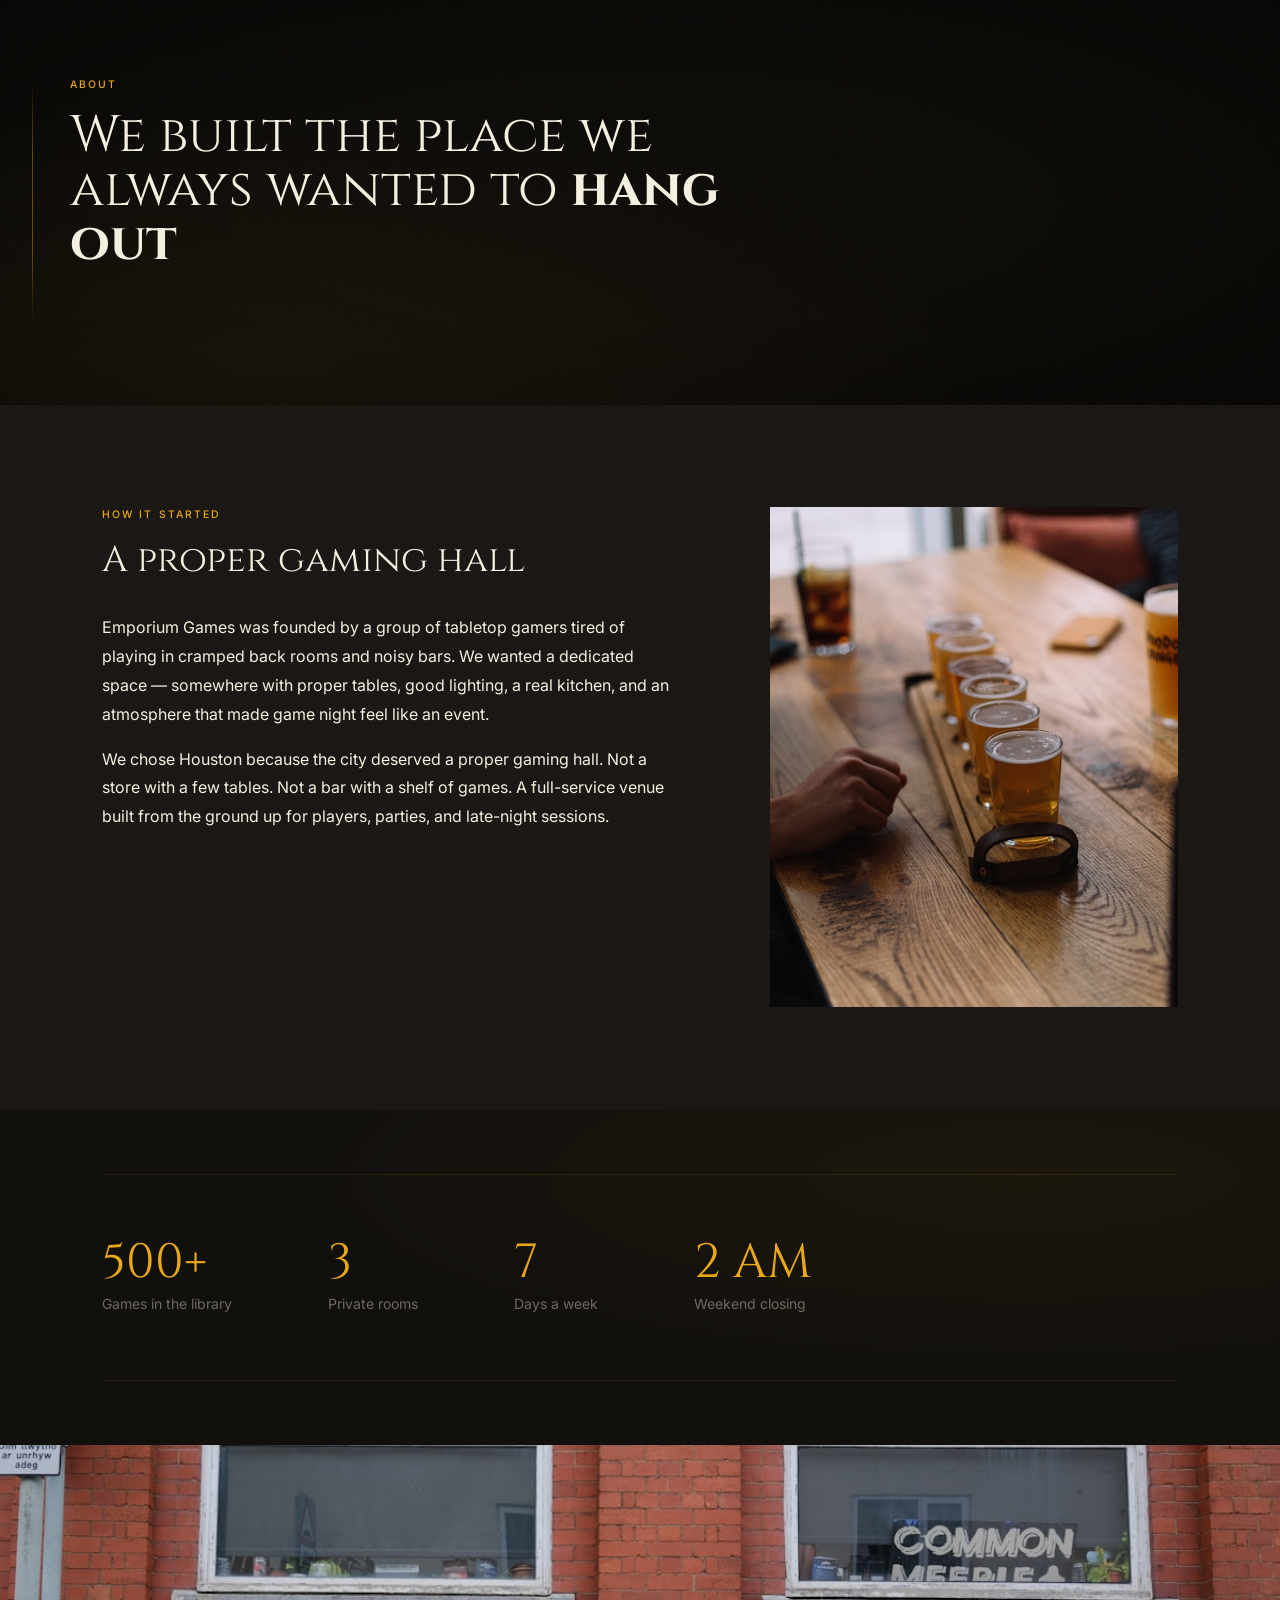
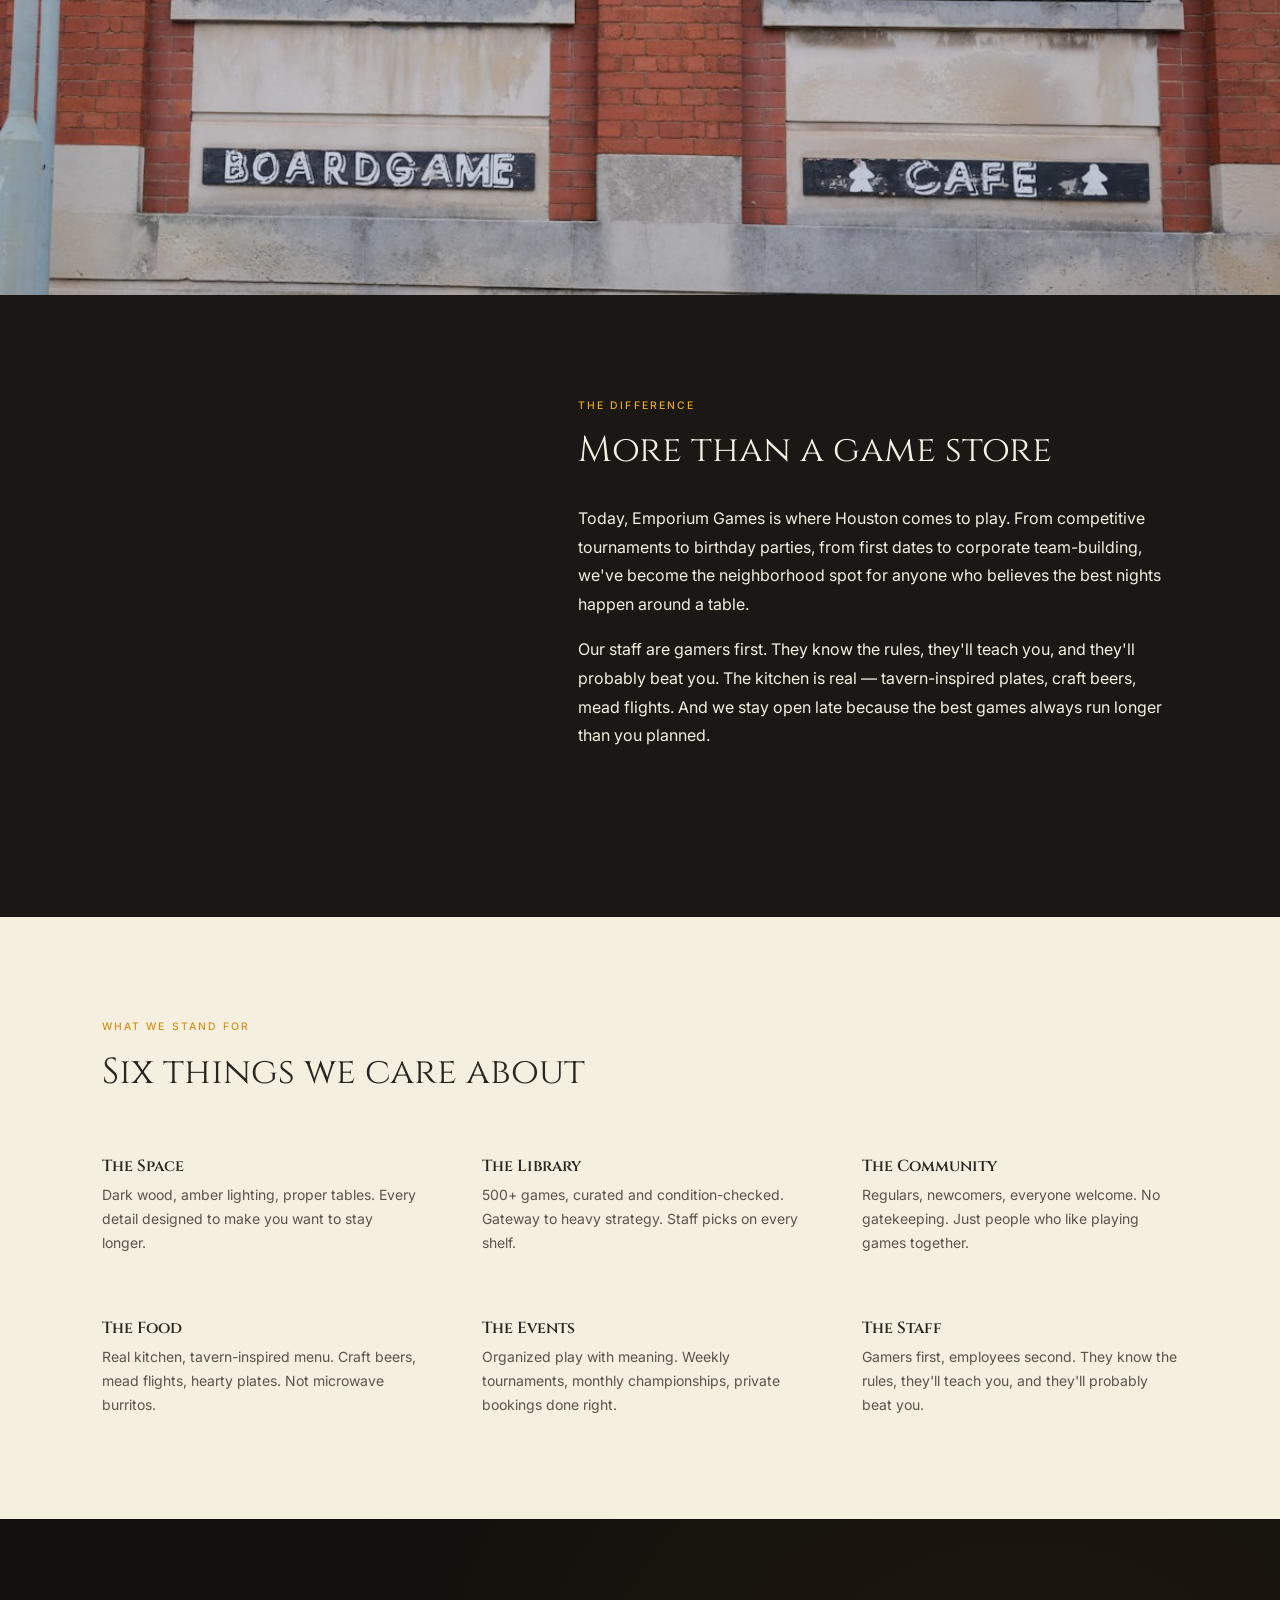
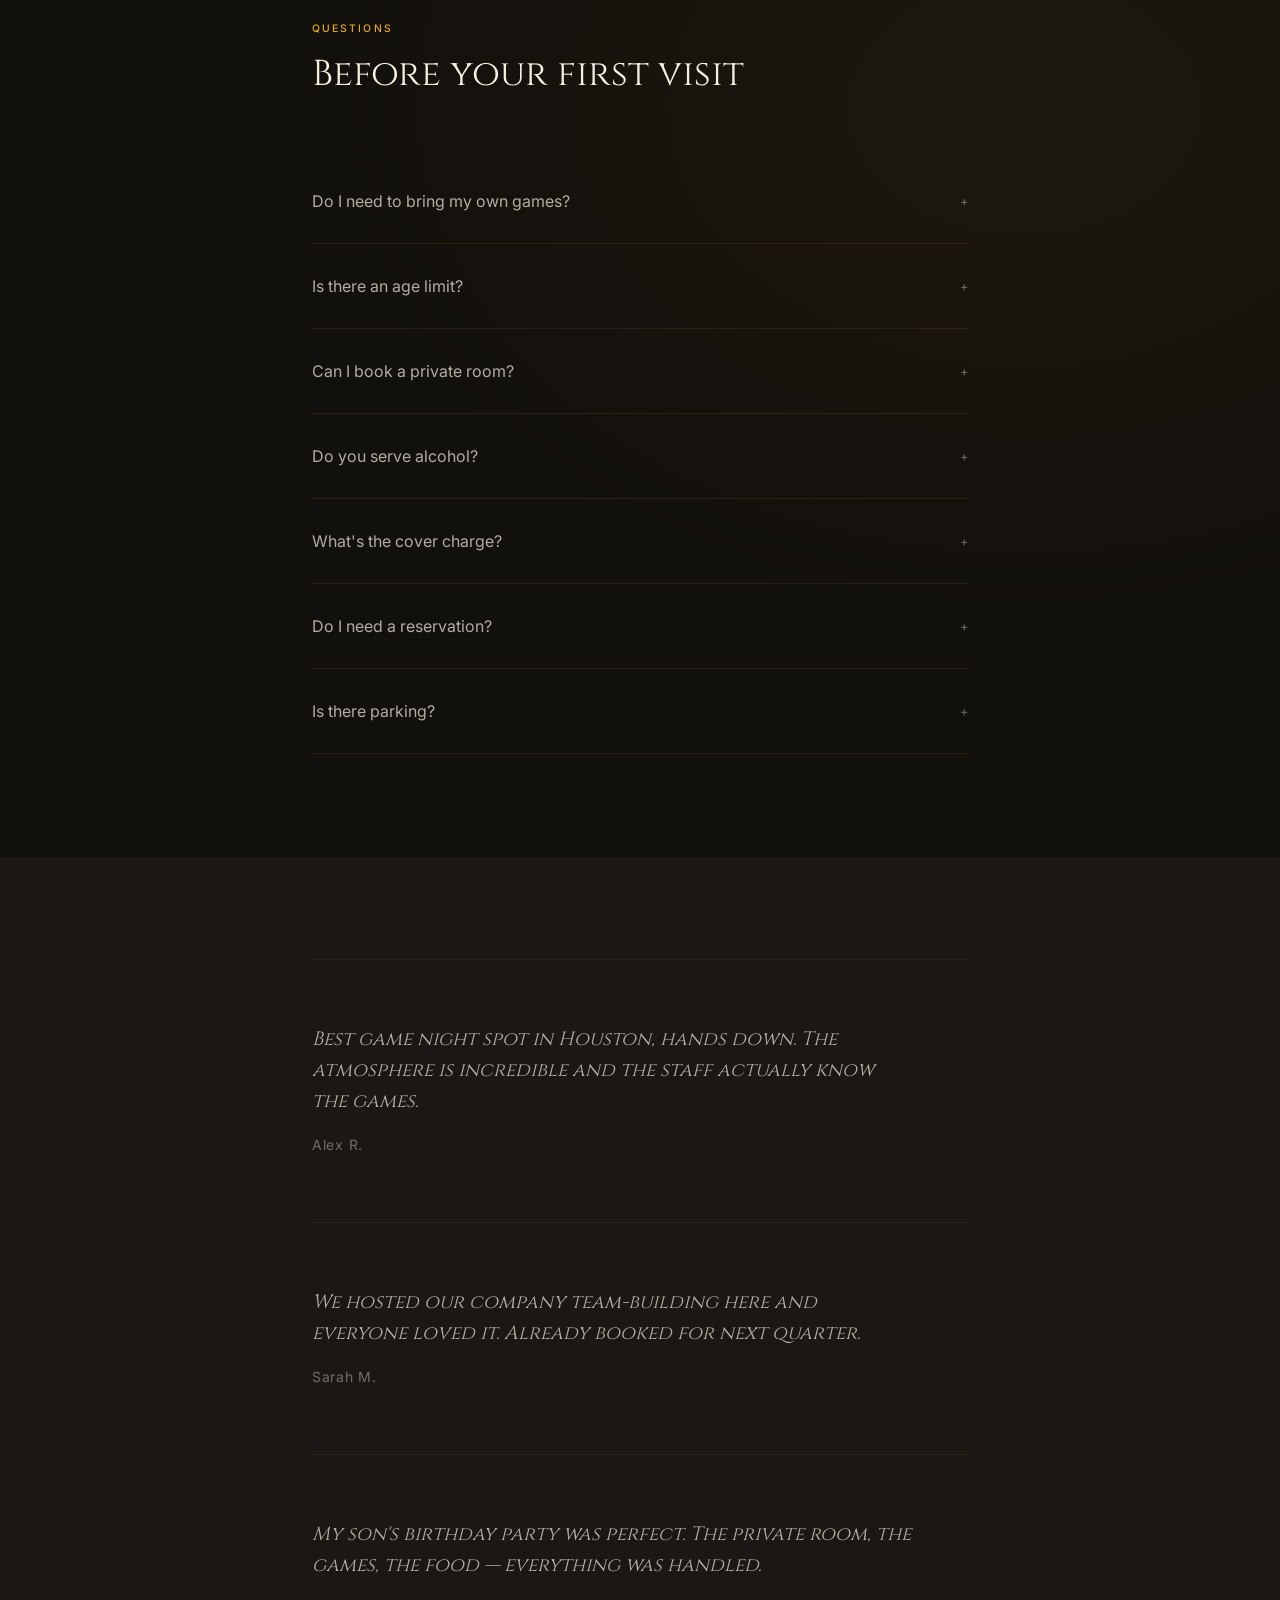
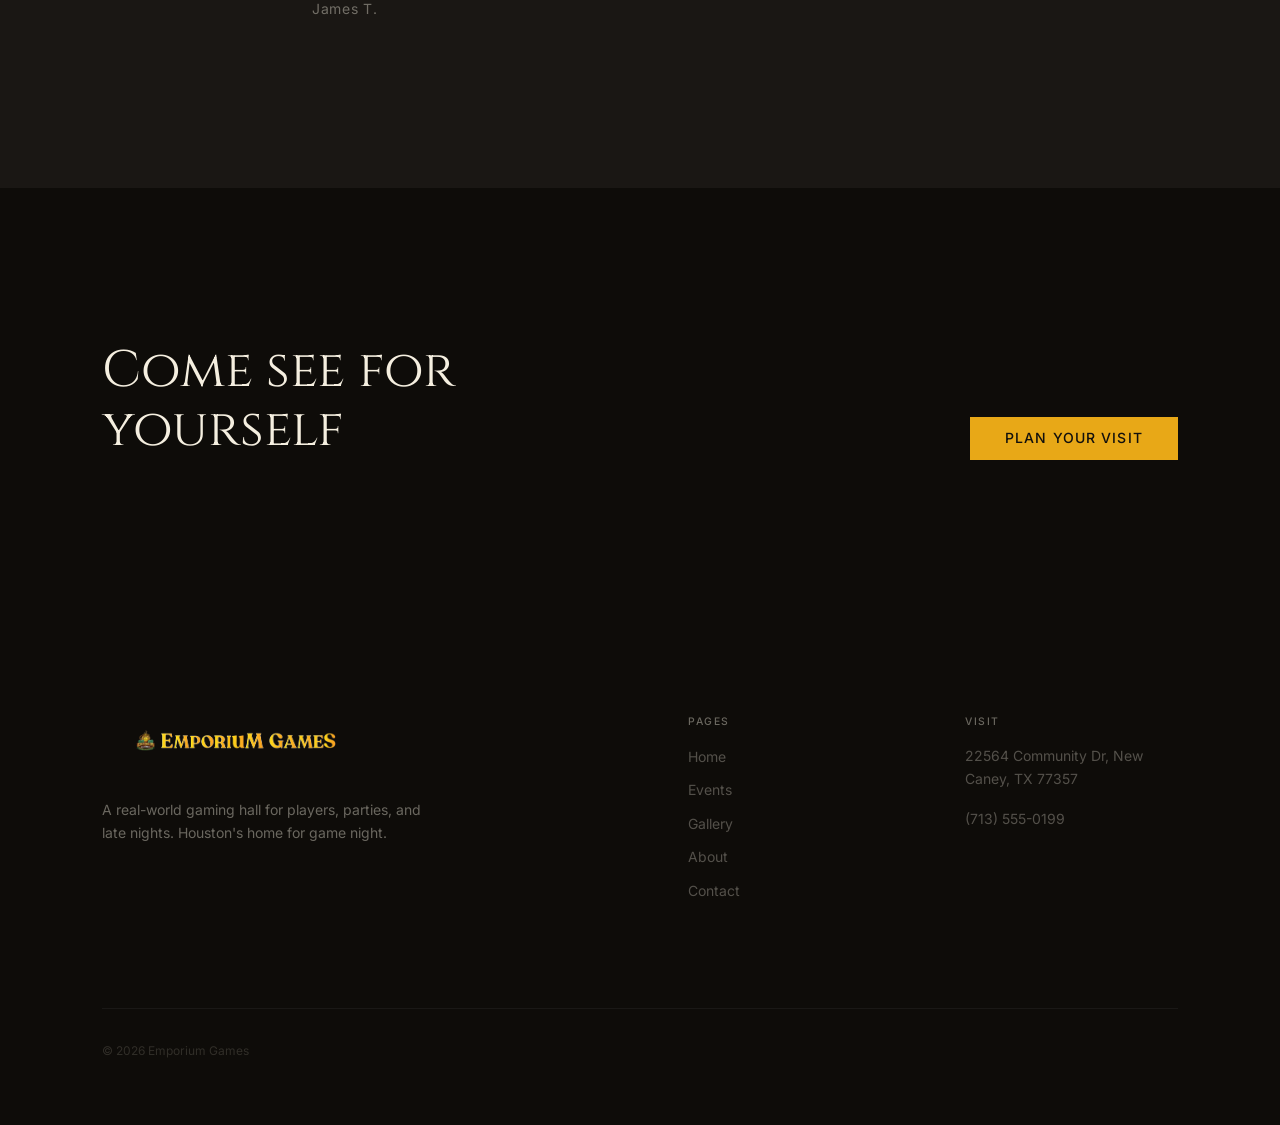
==== commit 32025d74: "Add Google Maps location section and update address - Added location section to homepage with embedd" ====
--- a/about.html
+++ b/about.html
@@ -211,7 +211,7 @@
           </div>
           <div class="footer-col">
             <h4>Visit</h4>
-            <p>123 Tavern Street, Houston, TX 77002</p>
+            <p>22564 Community Dr, New Caney, TX 77357</p>
             <p>(713) 555-0199</p>
           </div>
         </div>
--- a/css/pages.css
+++ b/css/pages.css
@@ -124,6 +124,106 @@
 }
 
 /* ═══════════════════════════════════════
+   HOMEPAGE — Location / Map Section
+   ═══════════════════════════════════════ */
+
+.location-grid {
+  display: grid;
+  grid-template-columns: 1fr 1.3fr;
+  gap: var(--space-xl);
+  align-items: start;
+}
+
+.location-info h2 {
+  margin-bottom: var(--space-lg);
+  color: var(--text-on-light);
+}
+
+.location-detail {
+  display: flex;
+  gap: var(--space-sm);
+  margin-bottom: var(--space-md);
+  align-items: flex-start;
+}
+
+.location-detail-icon {
+  width: 40px;
+  height: 40px;
+  border-radius: 50%;
+  background: var(--parchment);
+  border: 1px solid var(--warm-tan);
+  display: flex;
+  align-items: center;
+  justify-content: center;
+  flex-shrink: 0;
+  font-size: 1rem;
+}
+
+.location-detail-text h4 {
+  font-family: var(--font-body);
+  font-size: var(--fs-body);
+  font-weight: 600;
+  color: var(--text-on-light);
+  margin-bottom: 0.15rem;
+}
+
+.location-detail-text p {
+  font-size: var(--fs-small);
+  color: var(--text-on-light-secondary);
+  margin: 0;
+  line-height: 1.5;
+}
+
+.location-detail-text a {
+  color: var(--sign-amber);
+  font-weight: 500;
+}
+
+.location-detail-text a:hover {
+  color: var(--warm-brown);
+}
+
+.location-buttons {
+  display: flex;
+  gap: var(--space-sm);
+  margin-top: var(--space-lg);
+}
+
+.location-map {
+  border-radius: 6px;
+  overflow: hidden;
+  min-height: 400px;
+  background: var(--warm-tan);
+  box-shadow: 0 4px 20px rgba(0,0,0,0.08);
+}
+
+.location-map iframe {
+  width: 100%;
+  height: 100%;
+  min-height: 400px;
+  border: none;
+  display: block;
+}
+
+@media (max-width: 767px) {
+  .location-grid {
+    grid-template-columns: 1fr;
+  }
+
+  .location-map {
+    min-height: 300px;
+  }
+
+  .location-map iframe {
+    min-height: 300px;
+  }
+
+  .location-buttons {
+    flex-direction: column;
+  }
+}
+
+/* ═══════════════════════════════════════
    EVENTS PAGE — timeline feel
    ═══════════════════════════════════════ */
 
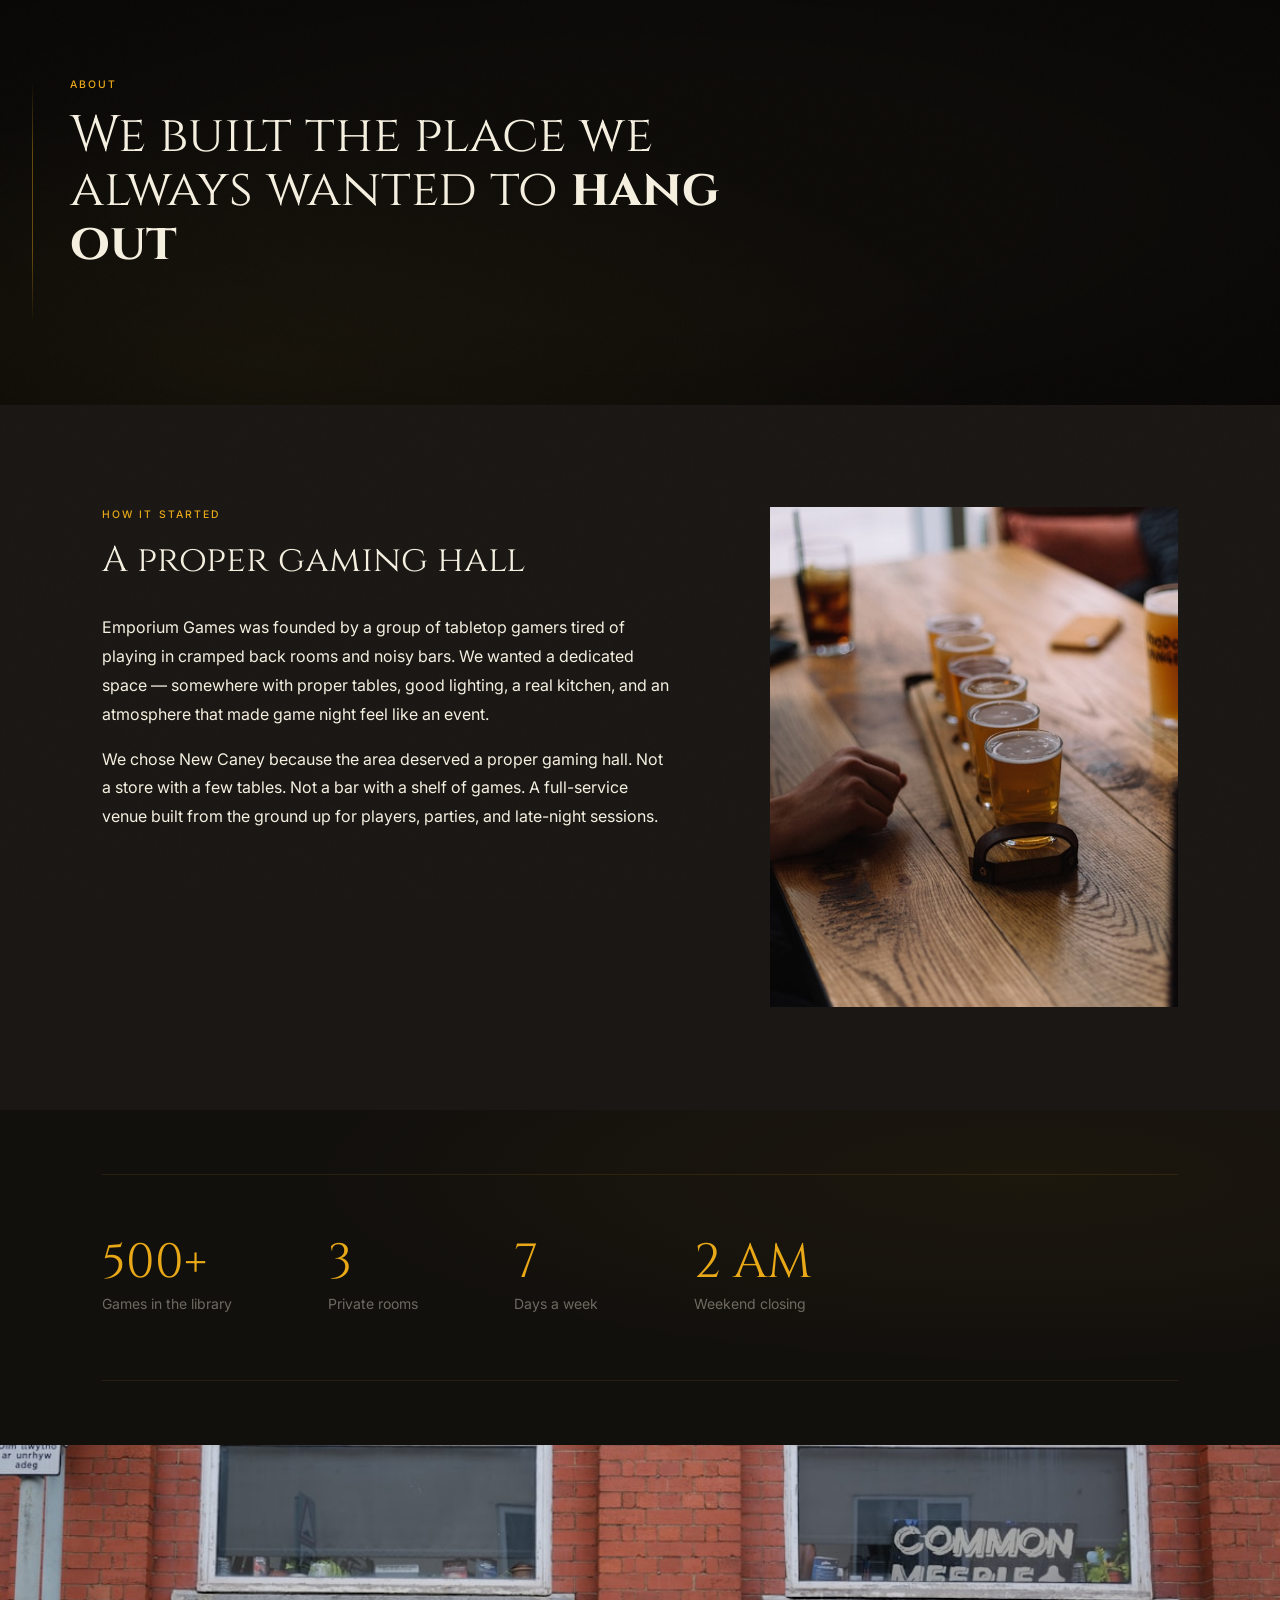
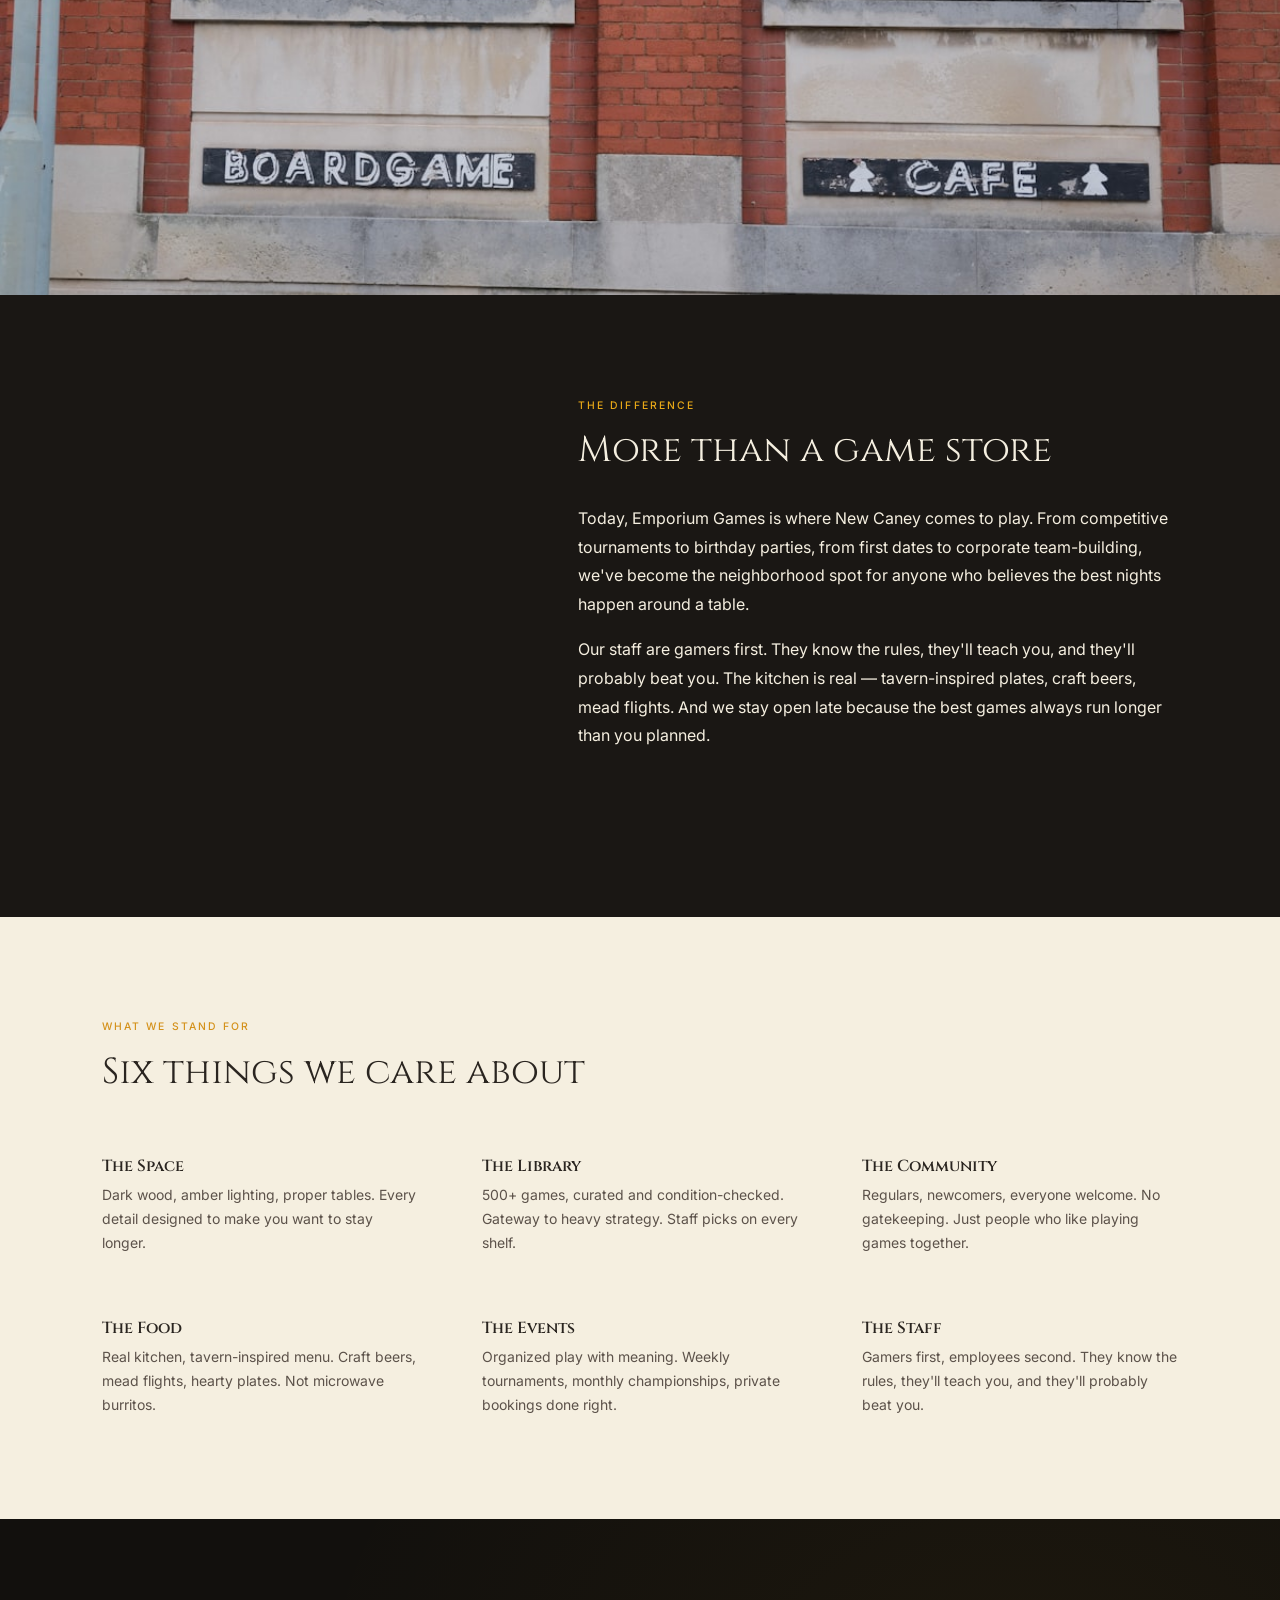
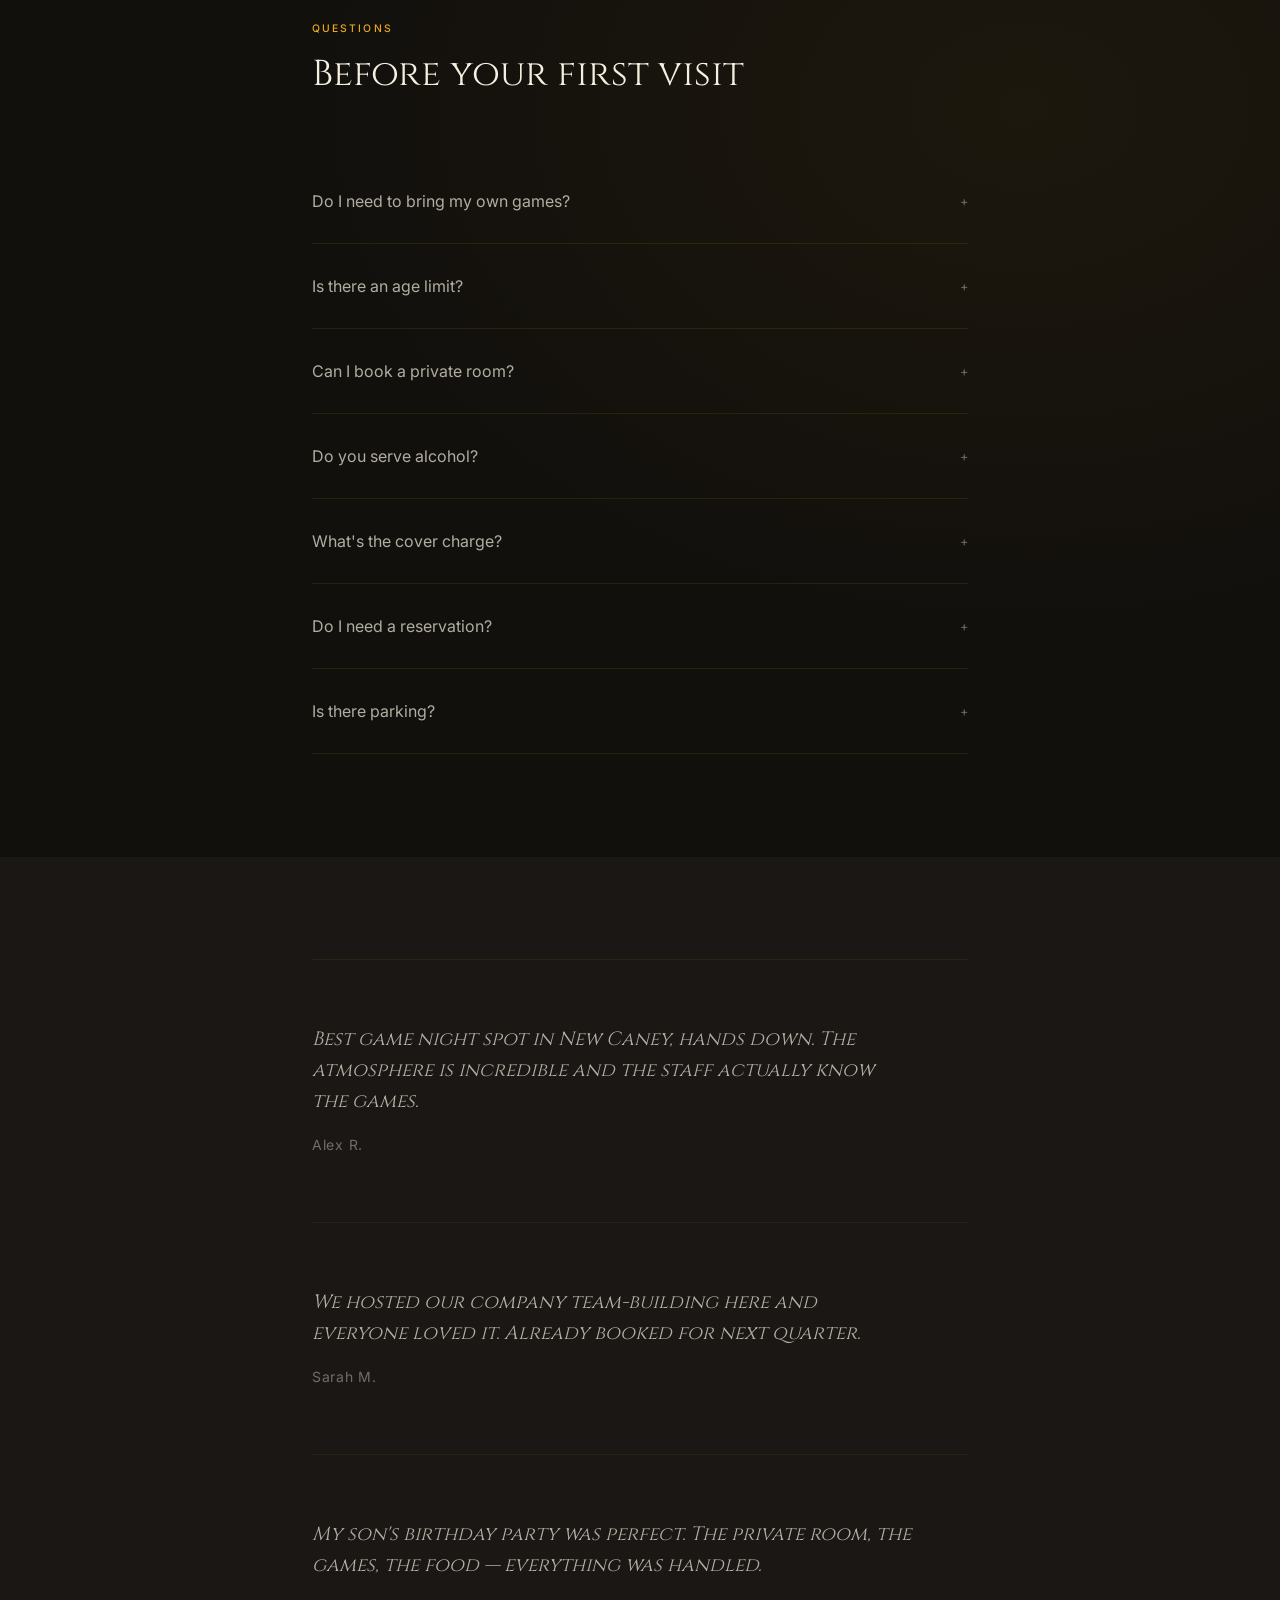
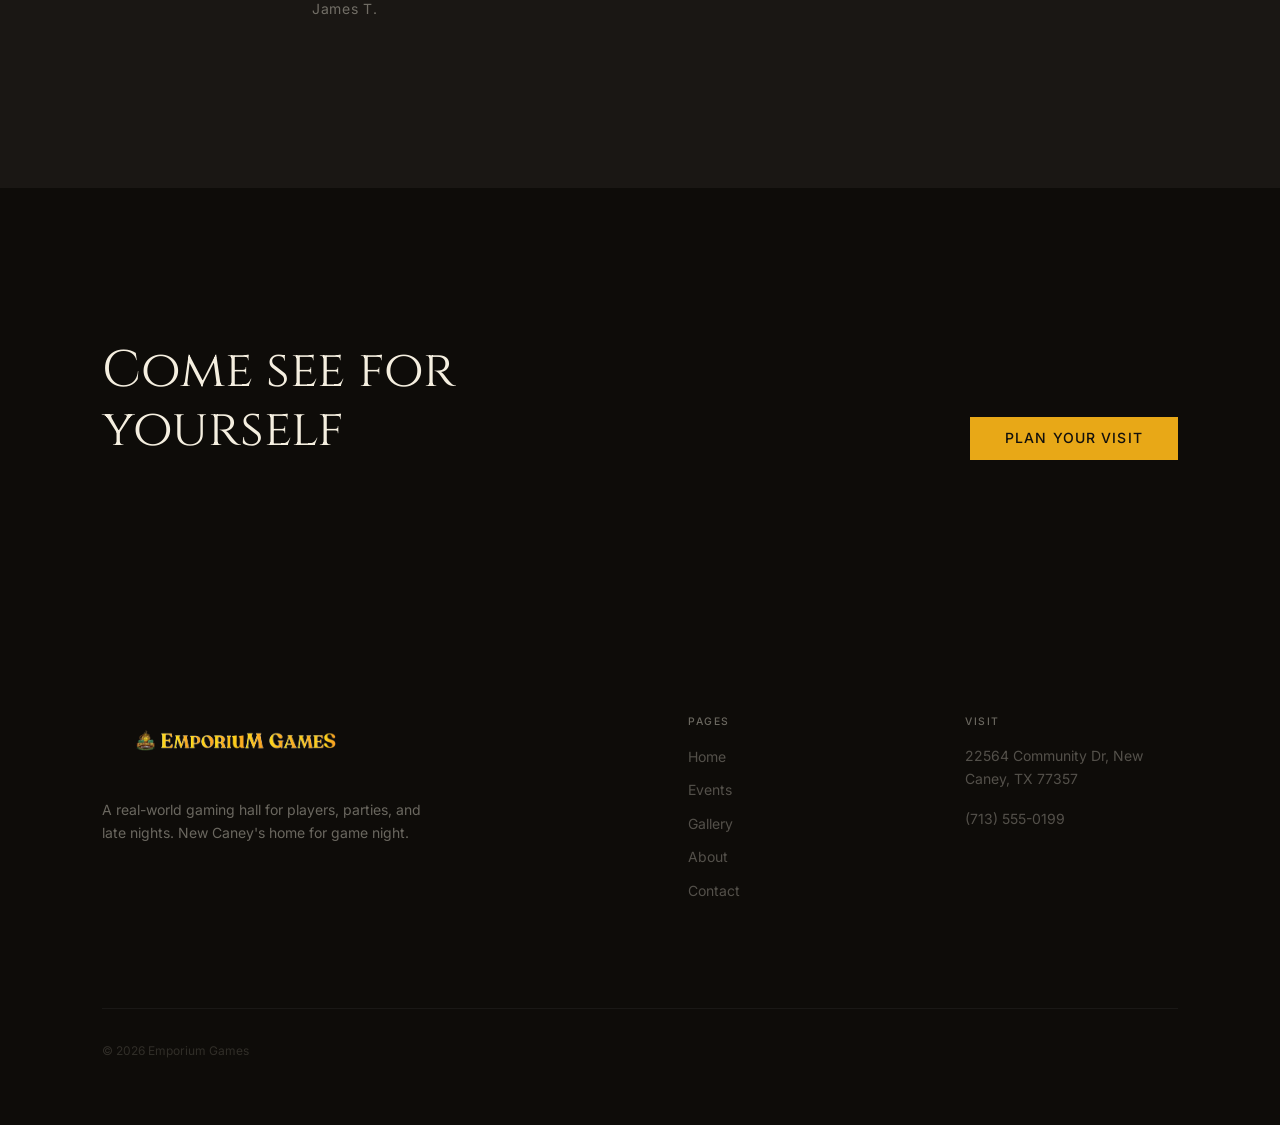
==== commit cdaccff6: "Reduce hero title size, fix mobile responsive, update to New Caney - Scaled down hero headline from " ====
--- a/about.html
+++ b/about.html
@@ -45,7 +45,7 @@
           <span class="eyebrow">How It Started</span>
           <h2>A proper gaming hall</h2>
           <p>Emporium Games was founded by a group of tabletop gamers tired of playing in cramped back rooms and noisy bars. We wanted a dedicated space — somewhere with proper tables, good lighting, a real kitchen, and an atmosphere that made game night feel like an event.</p>
-          <p>We chose Houston because the city deserved a proper gaming hall. Not a store with a few tables. Not a bar with a shelf of games. A full-service venue built from the ground up for players, parties, and late-night sessions.</p>
+          <p>We chose New Caney because the area deserved a proper gaming hall. Not a store with a few tables. Not a bar with a shelf of games. A full-service venue built from the ground up for players, parties, and late-night sessions.</p>
         </div>
         <div class="photo-container" style="min-height: 500px;">
           <img src="assets/photos/community-night.jpg" alt="The Emporium team" class="photo-img">
@@ -89,7 +89,7 @@
       <div class="narrative-block" style="margin-left: auto;">
         <span class="eyebrow">The Difference</span>
         <h2>More than a game store</h2>
-        <p>Today, Emporium Games is where Houston comes to play. From competitive tournaments to birthday parties, from first dates to corporate team-building, we've become the neighborhood spot for anyone who believes the best nights happen around a table.</p>
+        <p>Today, Emporium Games is where New Caney comes to play. From competitive tournaments to birthday parties, from first dates to corporate team-building, we've become the neighborhood spot for anyone who believes the best nights happen around a table.</p>
         <p>Our staff are gamers first. They know the rules, they'll teach you, and they'll probably beat you. The kitchen is real — tavern-inspired plates, craft beers, mead flights. And we stay open late because the best games always run longer than you planned.</p>
       </div>
     </div>
@@ -170,7 +170,7 @@
   <section class="section-md bg-dark">
     <div class="container-narrow">
       <div class="testimonial">
-        <blockquote>Best game night spot in Houston, hands down. The atmosphere is incredible and the staff actually know the games.</blockquote>
+        <blockquote>Best game night spot in New Caney, hands down. The atmosphere is incredible and the staff actually know the games.</blockquote>
         <cite>Alex R.</cite>
       </div>
       <div class="testimonial">
@@ -196,7 +196,7 @@
       <div class="footer-grid">
         <div class="footer-brand">
           <img src="assets/logo-nav.png" alt="Emporium Games">
-          <p>A real-world gaming hall for players, parties, and late nights. Houston's home for game night.</p>
+          <p>A real-world gaming hall for players, parties, and late nights. New Caney's home for game night.</p>
         </div>
         <div class="footer-links">
           <div class="footer-col">
--- a/css/variables.css
+++ b/css/variables.css
@@ -42,7 +42,7 @@
   /* Typography */
   --font-display: 'Cinzel', serif;
   --font-body: 'Inter', sans-serif;
-  --fs-hero: clamp(3rem, 7vw, 6rem);
+  --fs-hero: clamp(2.4rem, 5vw, 4rem);
   --fs-h1: clamp(2rem, 4vw, 3.5rem);
   --fs-h2: clamp(1.5rem, 3vw, 2.25rem);
   --fs-h3: clamp(1.1rem, 1.5vw, 1.3rem);
--- a/css/layout.css
+++ b/css/layout.css
@@ -326,7 +326,7 @@
   }
 
   .hero h1 {
-    font-size: clamp(2.2rem, 8vw, 3.5rem);
+    font-size: clamp(2rem, 7vw, 2.8rem);
   }
 
   .hero-short {
--- a/css/pages.css
+++ b/css/pages.css
@@ -474,9 +474,34 @@
   color: var(--sign-gold);
 }
 
+.quick-info-grid {
+  display: grid;
+  grid-template-columns: repeat(3, 1fr);
+  gap: var(--space-lg);
+  text-align: center;
+}
+
+.quick-info-grid h3 {
+  font-size: 1rem;
+  font-weight: 600;
+  color: var(--text-on-light);
+  margin-bottom: 0.25rem;
+}
+
+.quick-info-grid p {
+  font-size: var(--fs-small);
+  color: var(--text-on-light-secondary);
+}
+
 @media (max-width: 767px) {
   .contact-layout {
     grid-template-columns: 1fr;
+  }
+
+  .quick-info-grid {
+    grid-template-columns: 1fr;
+    gap: var(--space-md);
+    text-align: left;
   }
 
   .events-list {
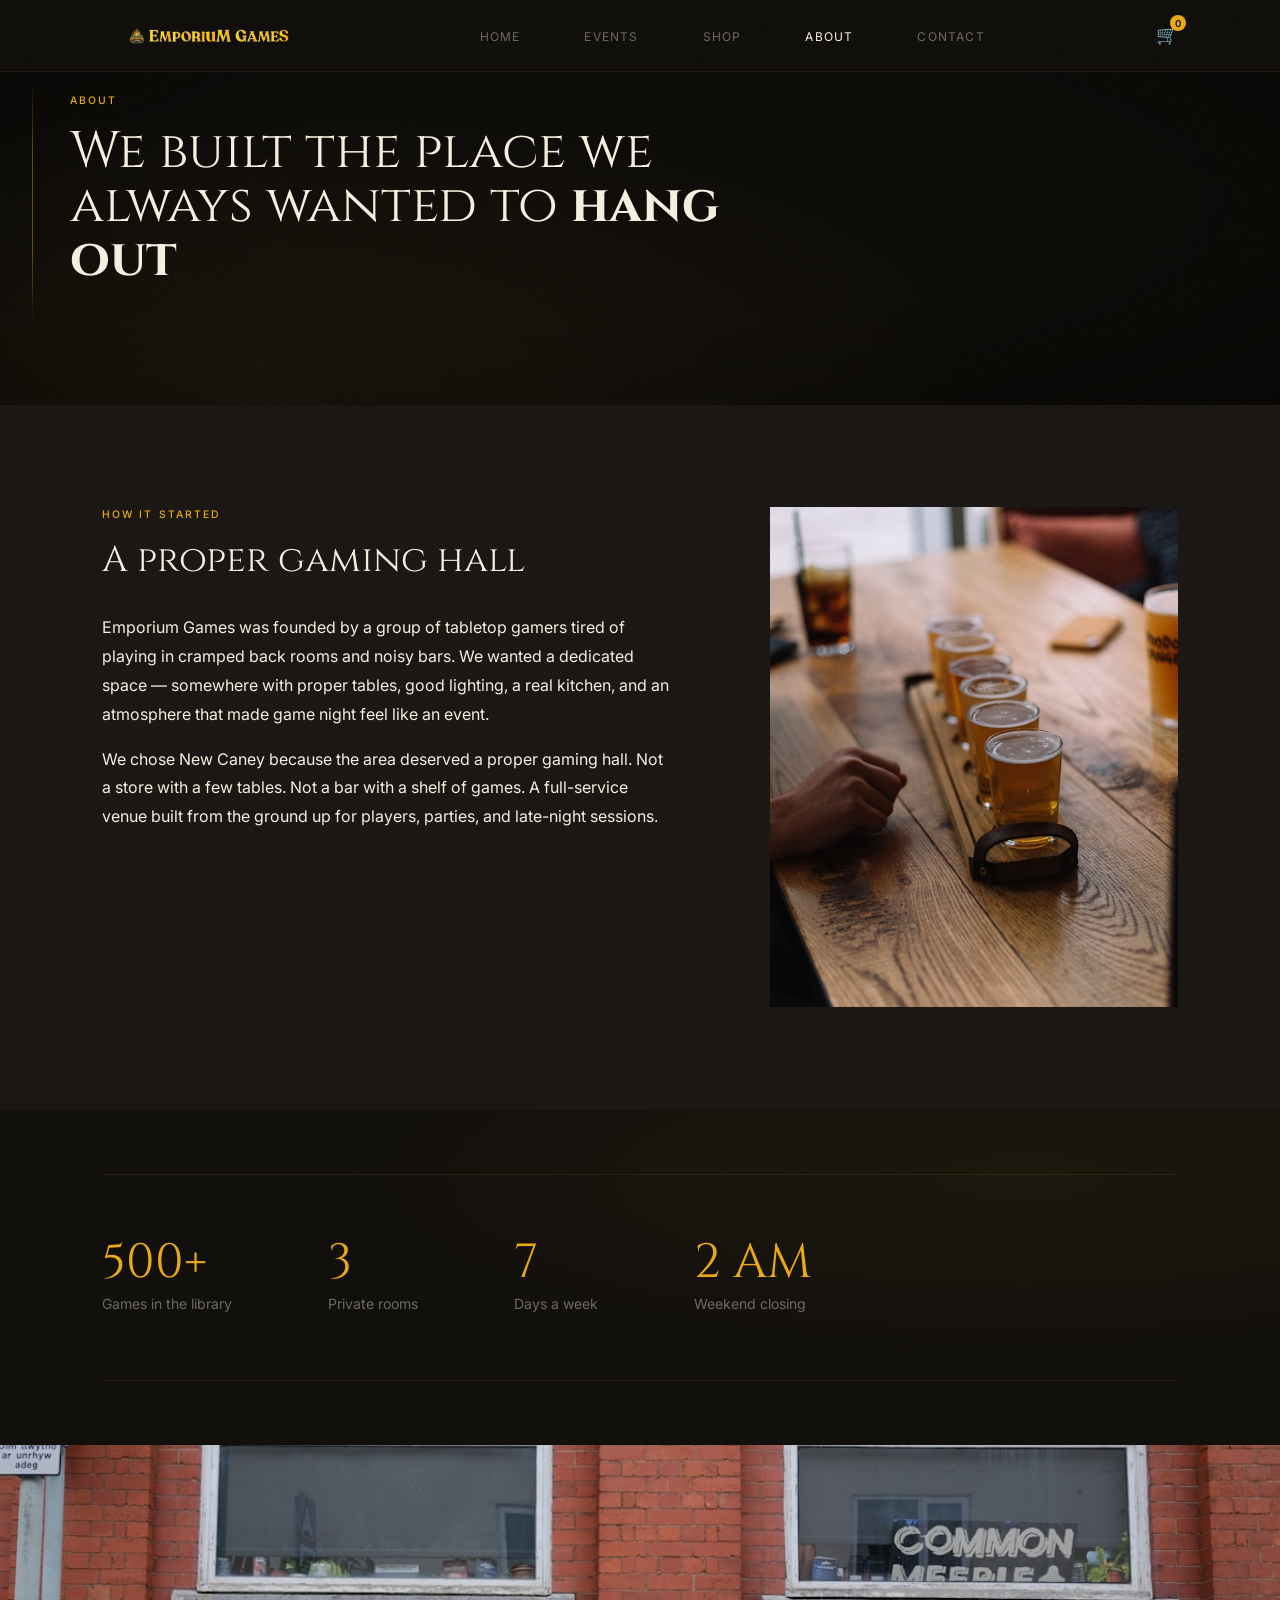
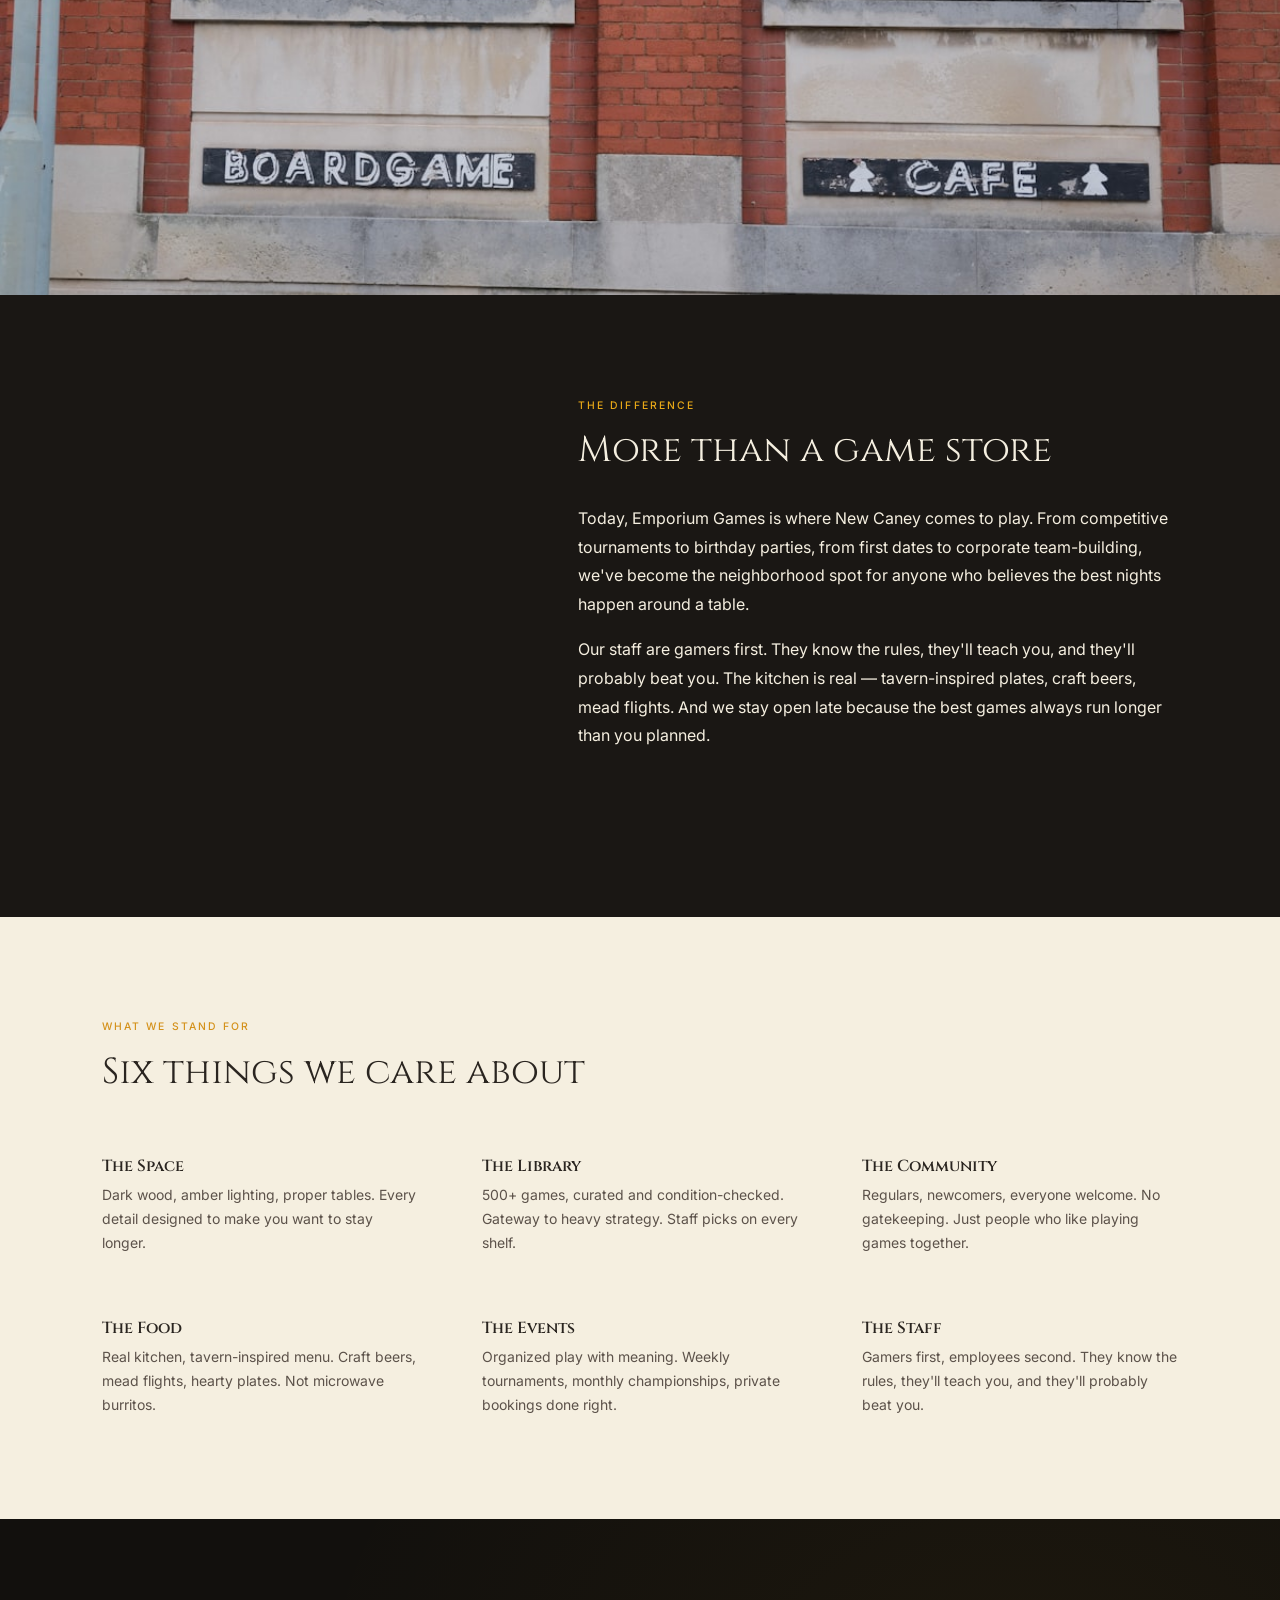
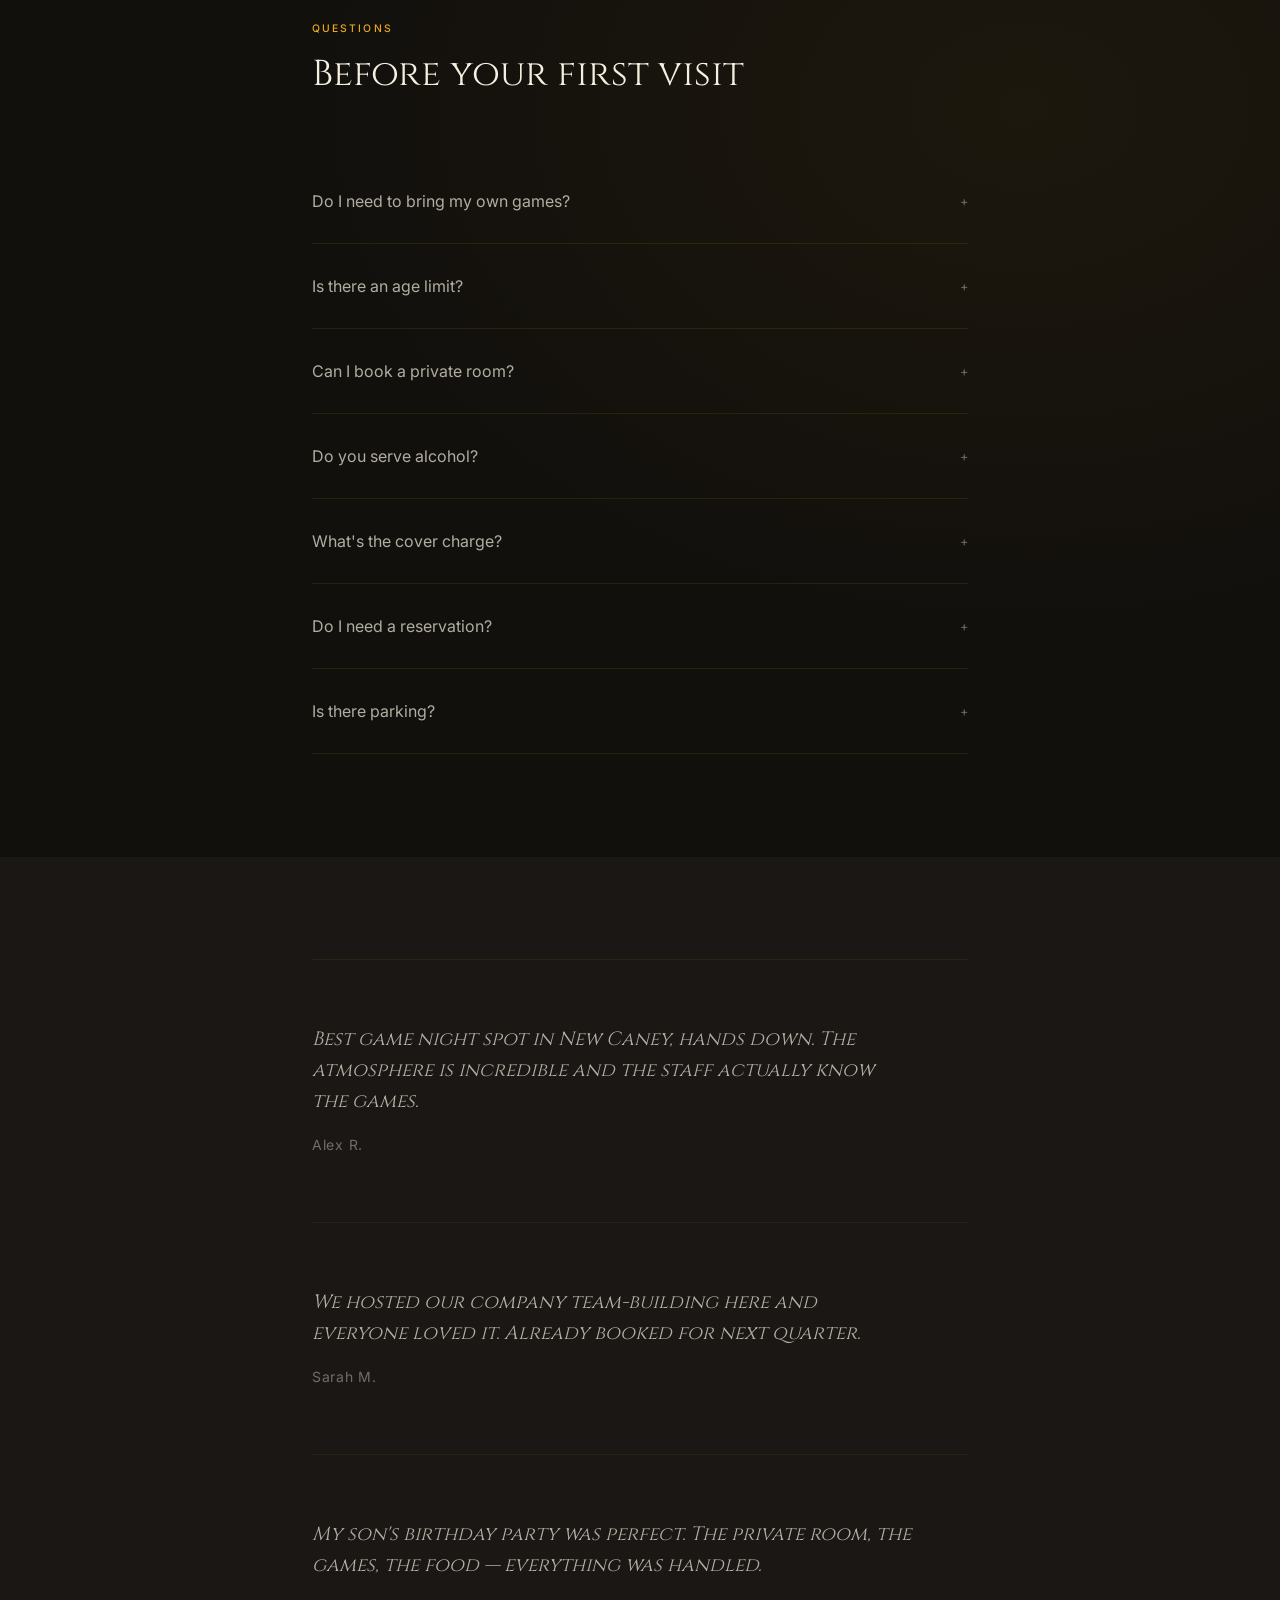
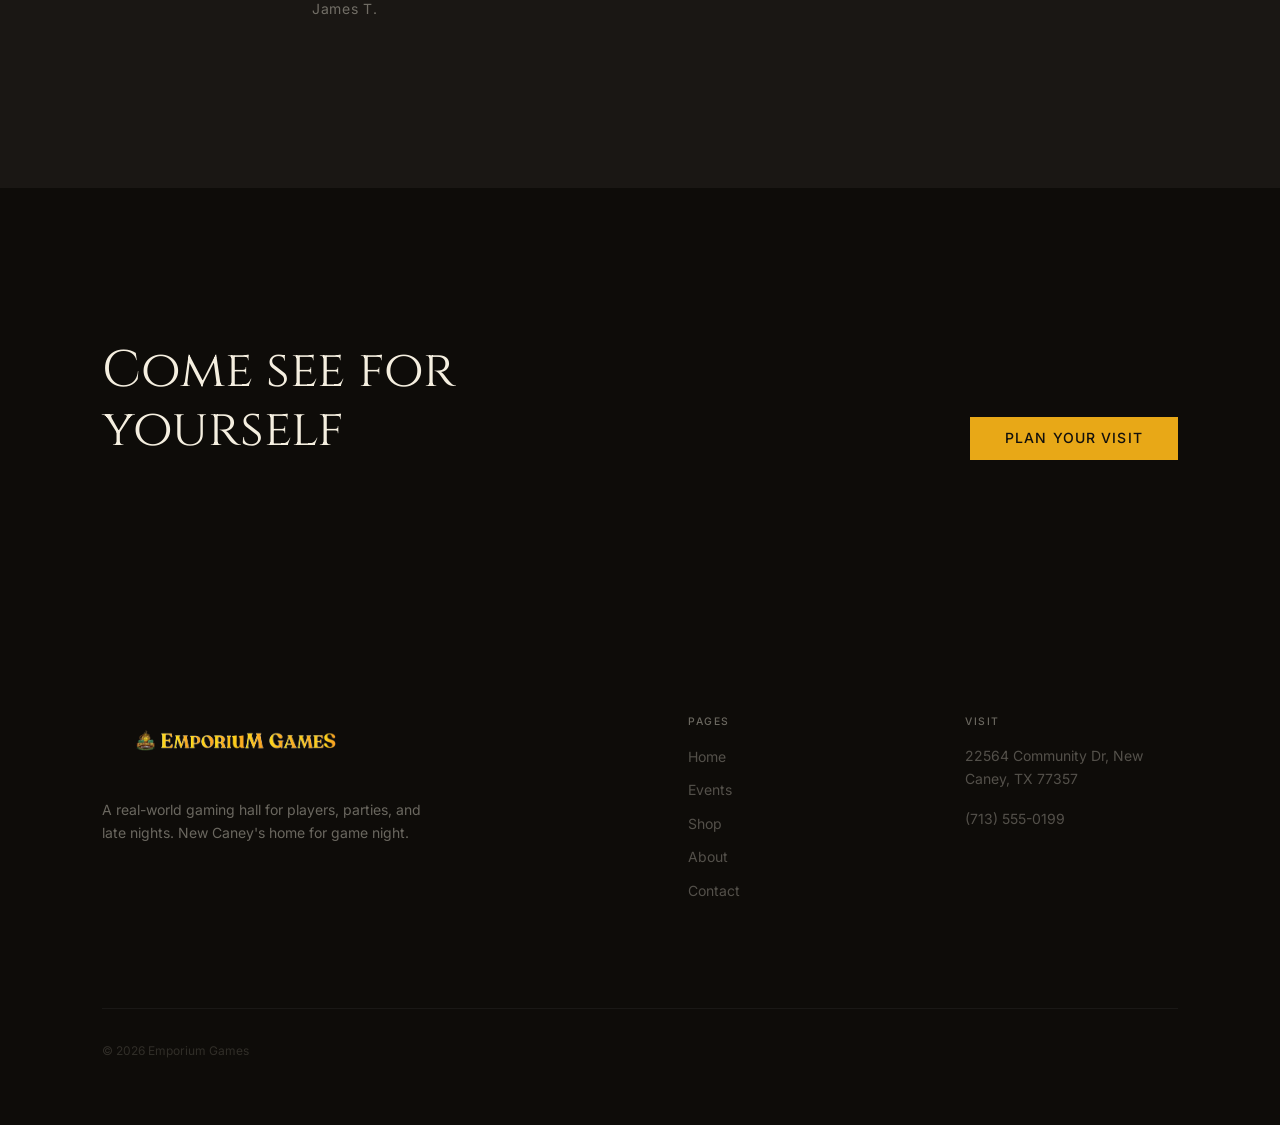
==== commit 83cc8123: "Pivot to e-commerce: add shop, product catalog, restructure site Major pivot from venue-only mockup " ====
--- a/about.html
+++ b/about.html
@@ -21,11 +21,11 @@
       <ul class="nav-links">
         <li><a href="index.html">Home</a></li>
         <li><a href="events.html">Events</a></li>
-        <li><a href="gallery.html">Gallery</a></li>
+        <li><a href="shop.html">Shop</a></li>
         <li><a href="about.html" class="active">About</a></li>
         <li><a href="contact.html">Contact</a></li>
       </ul>
-      <a href="contact.html" class="btn btn-primary nav-cta">Book an Event</a>
+      <a href="#" class="nav-cart" onclick="alert('Shopping cart — coming soon!')">&#128722;<span class="nav-cart-count">0</span></a>
       <button class="nav-toggle" aria-label="Menu"><span></span><span></span><span></span></button>
     </div>
   </nav>
@@ -204,7 +204,7 @@
             <ul>
               <li><a href="index.html">Home</a></li>
               <li><a href="events.html">Events</a></li>
-              <li><a href="gallery.html">Gallery</a></li>
+              <li><a href="shop.html">Shop</a></li>
               <li><a href="about.html">About</a></li>
               <li><a href="contact.html">Contact</a></li>
             </ul>
--- a/css/components.css
+++ b/css/components.css
@@ -87,19 +87,11 @@
   right: 0;
   z-index: 1000;
   height: var(--nav-height);
-  background: transparent;
-  transition: all 0.4s ease;
-  transform: translateY(-100%);
-  opacity: 0;
-}
-
-.nav-visible {
-  transform: translateY(0);
-  opacity: 1;
-  background: rgba(18, 16, 13, 0.94);
+  background: rgba(18, 16, 13, 0.95);
   backdrop-filter: blur(12px);
   -webkit-backdrop-filter: blur(12px);
   border-bottom: 1px solid rgba(232, 168, 23, 0.08);
+  transition: all 0.4s ease;
 }
 
 .nav-inner {
@@ -235,6 +227,264 @@
   color: rgba(245, 239, 224, 0.7);
   max-width: 400px;
   font-size: var(--fs-body);
+}
+
+/* ═══════════════════════════════════════
+   PRODUCT CARDS — e-commerce
+   ═══════════════════════════════════════ */
+
+.product-grid {
+  display: grid;
+  grid-template-columns: repeat(4, 1fr);
+  gap: var(--space-md);
+}
+
+.product-card {
+  background: var(--charcoal);
+  border: 1px solid rgba(232, 168, 23, 0.08);
+  overflow: hidden;
+  transition: border-color var(--transition), transform var(--transition);
+}
+
+.product-card:hover {
+  border-color: var(--gold-border-strong);
+  transform: translateY(-2px);
+}
+
+.product-card-img {
+  width: 100%;
+  aspect-ratio: 1;
+  overflow: hidden;
+  background: var(--warm-black);
+}
+
+.product-card-img img {
+  width: 100%;
+  height: 100%;
+  object-fit: cover;
+  transition: transform 0.6s ease;
+}
+
+.product-card:hover .product-card-img img {
+  transform: scale(1.04);
+}
+
+.product-card-info {
+  padding: var(--space-sm) var(--space-sm) var(--space-md);
+}
+
+.product-card-info h3 {
+  font-family: var(--font-body);
+  font-size: var(--fs-small);
+  font-weight: 500;
+  letter-spacing: 0;
+  text-transform: none;
+  margin-bottom: 0.25rem;
+  color: var(--text-on-dark);
+}
+
+.product-card-info .product-category {
+  font-size: 0.7rem;
+  color: var(--text-on-dark-muted);
+  margin-bottom: var(--space-xs);
+  text-transform: uppercase;
+  letter-spacing: 0.08em;
+}
+
+.product-card-info .product-price {
+  font-family: var(--font-display);
+  font-size: 1.1rem;
+  color: var(--sign-gold);
+  font-weight: 600;
+  margin-bottom: var(--space-sm);
+  display: block;
+}
+
+.btn-cart {
+  width: 100%;
+  background: transparent;
+  border: 1px solid var(--gold-border);
+  color: var(--text-on-dark-secondary);
+  font-family: var(--font-body);
+  font-size: 0.7rem;
+  font-weight: 500;
+  letter-spacing: 0.1em;
+  text-transform: uppercase;
+  padding: 0.6rem;
+  cursor: pointer;
+  transition: all var(--transition);
+  text-align: center;
+}
+
+.btn-cart:hover {
+  background: var(--sign-gold);
+  color: var(--warm-black);
+  border-color: var(--sign-gold);
+}
+
+/* Category cards */
+.category-grid {
+  display: grid;
+  grid-template-columns: repeat(4, 1fr);
+  gap: var(--space-sm);
+}
+
+.category-card {
+  position: relative;
+  overflow: hidden;
+  min-height: 200px;
+  display: flex;
+  align-items: flex-end;
+  text-decoration: none;
+  transition: transform var(--transition);
+}
+
+.category-card:hover {
+  transform: translateY(-2px);
+}
+
+.category-card img {
+  position: absolute;
+  inset: 0;
+  width: 100%;
+  height: 100%;
+  object-fit: cover;
+  transition: transform 0.6s ease;
+}
+
+.category-card:hover img {
+  transform: scale(1.05);
+}
+
+.category-card::after {
+  content: '';
+  position: absolute;
+  inset: 0;
+  background: linear-gradient(180deg, transparent 30%, rgba(18,16,13,0.85) 100%);
+  pointer-events: none;
+}
+
+.category-card span {
+  position: relative;
+  z-index: 1;
+  padding: var(--space-md);
+  font-family: var(--font-display);
+  font-size: 1rem;
+  font-weight: 600;
+  color: var(--parchment);
+  letter-spacing: 0.03em;
+}
+
+/* Cart icon in nav */
+.nav-cart {
+  position: relative;
+  color: var(--parchment);
+  font-size: 1.1rem;
+  text-decoration: none;
+  transition: color var(--transition);
+  display: flex;
+  align-items: center;
+  gap: 0.3rem;
+}
+
+.nav-cart:hover {
+  color: var(--sign-gold);
+}
+
+.nav-cart-count {
+  font-family: var(--font-body);
+  font-size: 0.6rem;
+  font-weight: 600;
+  background: var(--sign-gold);
+  color: var(--warm-black);
+  width: 16px;
+  height: 16px;
+  border-radius: 50%;
+  display: flex;
+  align-items: center;
+  justify-content: center;
+  position: absolute;
+  top: -6px;
+  right: -8px;
+}
+
+/* Filter bar */
+.filter-bar {
+  display: flex;
+  gap: var(--space-xs);
+  flex-wrap: wrap;
+  margin-bottom: var(--space-lg);
+}
+
+.filter-btn {
+  background: transparent;
+  border: 1px solid var(--gold-border);
+  color: var(--text-on-dark-muted);
+  font-family: var(--font-body);
+  font-size: 0.7rem;
+  font-weight: 500;
+  letter-spacing: 0.1em;
+  text-transform: uppercase;
+  padding: 0.5rem 1rem;
+  cursor: pointer;
+  transition: all var(--transition);
+}
+
+.filter-btn:hover,
+.filter-btn.active {
+  background: var(--sign-gold);
+  color: var(--warm-black);
+  border-color: var(--sign-gold);
+}
+
+/* Light section product cards */
+.section-light .product-card {
+  background: white;
+  border-color: var(--warm-tan);
+}
+
+.section-light .product-card-info h3 {
+  color: var(--text-on-light);
+}
+
+.section-light .product-card-info .product-price {
+  color: var(--sign-amber);
+}
+
+.section-light .btn-cart {
+  border-color: var(--warm-tan);
+  color: var(--text-on-light-secondary);
+}
+
+.section-light .btn-cart:hover {
+  background: var(--charcoal);
+  color: var(--parchment);
+  border-color: var(--charcoal);
+}
+
+@media (max-width: 1023px) {
+  .product-grid {
+    grid-template-columns: repeat(3, 1fr);
+  }
+
+  .category-grid {
+    grid-template-columns: repeat(2, 1fr);
+  }
+}
+
+@media (max-width: 767px) {
+  .product-grid {
+    grid-template-columns: repeat(2, 1fr);
+    gap: var(--space-sm);
+  }
+
+  .category-grid {
+    grid-template-columns: 1fr;
+  }
+
+  .category-card {
+    min-height: 150px;
+  }
 }
 
 /* ═══════════════════════════════════════
--- a/css/layout.css
+++ b/css/layout.css
@@ -41,17 +41,58 @@
 }
 
 /* ═══════════════════════════════════════
-   HERO — cinematic, left-aligned
+   HERO — split: text left, image right
    ═══════════════════════════════════════ */
 
 .hero {
-  min-height: 100vh;
+  min-height: auto;
   display: flex;
   align-items: flex-end;
   padding: 0 var(--space-md) var(--space-2xl);
   position: relative;
   background: var(--deep-brown);
   overflow: hidden;
+}
+
+/* Split hero — text left, image right */
+.hero.hero-split {
+  display: grid;
+  grid-template-columns: 1fr 1fr;
+  align-items: stretch;
+  padding: 0;
+  max-height: 520px;
+  overflow: hidden;
+}
+
+.hero.hero-split .hero-content {
+  display: flex;
+  flex-direction: column;
+  justify-content: center;
+  padding: var(--space-lg) var(--space-lg) var(--space-lg) var(--space-xl);
+  max-width: none;
+  margin: 0;
+}
+
+.hero-image {
+  position: relative;
+  overflow: hidden;
+}
+
+.hero-image img {
+  width: 100%;
+  height: 100%;
+  object-fit: cover;
+  object-position: center 30%;
+  display: block;
+}
+
+/* Soft blend from image into the dark left side */
+.hero-image::after {
+  content: '';
+  position: absolute;
+  inset: 0;
+  background: linear-gradient(90deg, var(--deep-brown) 0%, transparent 30%);
+  pointer-events: none;
 }
 
 /* Vignette + atmospheric light */
@@ -90,7 +131,7 @@
   font-size: var(--fs-hero);
   font-weight: 400;
   line-height: 1.05;
-  margin-bottom: var(--space-md);
+  margin-bottom: var(--space-sm);
   max-width: 700px;
 }
 
@@ -99,9 +140,9 @@
 }
 
 .hero .subtitle {
-  font-size: 1rem;
+  font-size: 0.95rem;
   color: var(--text-muted);
-  margin-bottom: var(--space-lg);
+  margin-bottom: var(--space-md);
   max-width: 420px;
   line-height: 1.7;
 }
@@ -317,6 +358,25 @@
     padding-bottom: var(--space-xl);
   }
 
+  .hero.hero-split {
+    grid-template-columns: 1fr;
+    max-height: none;
+  }
+
+  .hero.hero-split .hero-content {
+    padding: var(--space-lg) var(--space-md);
+    order: 2;
+  }
+
+  .hero-image {
+    height: 250px;
+    order: 1;
+  }
+
+  .hero-image::after {
+    background: linear-gradient(180deg, transparent 50%, var(--deep-brown) 100%);
+  }
+
   .hero::after {
     display: none;
   }
--- a/css/pages.css
+++ b/css/pages.css
@@ -89,37 +89,18 @@
 
 .testimonial-grid {
   display: grid;
-  grid-template-columns: 1fr 1fr;
-  gap: 0;
+  grid-template-columns: repeat(3, 1fr);
+  gap: var(--space-lg);
 }
 
 .testimonial-grid .testimonial {
-  border-top: 1px solid rgba(232, 168, 23, 0.08);
-}
-
-.testimonial-grid .testimonial:first-child {
-  grid-row: span 2;
-  padding-right: var(--space-lg);
-  border-right: 1px solid rgba(232, 168, 23, 0.08);
-}
-
-.testimonial-grid .testimonial:first-child blockquote {
-  font-size: var(--fs-h2);
+  border-top: 1px solid rgba(232, 168, 23, 0.1);
+  padding: var(--space-md) 0;
 }
 
 @media (max-width: 767px) {
   .testimonial-grid {
     grid-template-columns: 1fr;
-  }
-
-  .testimonial-grid .testimonial:first-child {
-    grid-row: auto;
-    padding-right: 0;
-    border-right: none;
-  }
-
-  .testimonial-grid .testimonial:first-child blockquote {
-    font-size: var(--fs-h3);
   }
 }
 
@@ -140,31 +121,17 @@
 }
 
 .location-detail {
-  display: flex;
-  gap: var(--space-sm);
   margin-bottom: var(--space-md);
-  align-items: flex-start;
-}
-
-.location-detail-icon {
-  width: 40px;
-  height: 40px;
-  border-radius: 50%;
-  background: var(--parchment);
-  border: 1px solid var(--warm-tan);
-  display: flex;
-  align-items: center;
-  justify-content: center;
-  flex-shrink: 0;
-  font-size: 1rem;
 }
 
 .location-detail-text h4 {
   font-family: var(--font-body);
-  font-size: var(--fs-body);
-  font-weight: 600;
-  color: var(--text-on-light);
-  margin-bottom: 0.15rem;
+  font-size: var(--fs-eyebrow);
+  font-weight: 500;
+  letter-spacing: 0.15em;
+  text-transform: uppercase;
+  color: var(--text-on-light-muted);
+  margin-bottom: 0.25rem;
 }
 
 .location-detail-text p {
